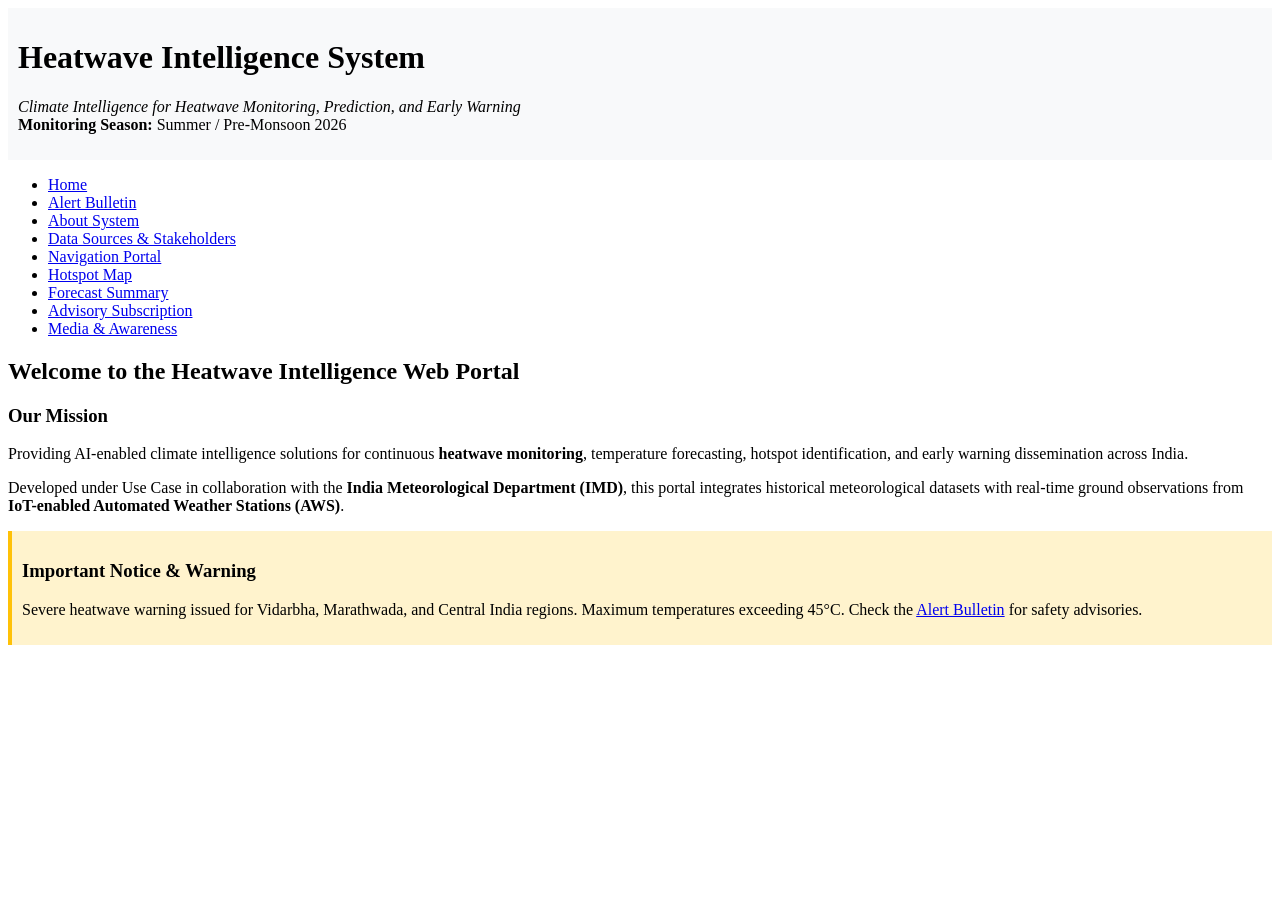
==== html/index.html @ 8874e6f4 "Add project files" ====
<!DOCTYPE html>
<html lang="en">

<head>
    <meta charset="UTF-8">
    <meta name="viewport" content="width=device-width, initial-scale=1.0">
    <title>Home - Heatwave Intelligence System</title>
</head>

<body id="home-body" class="portal-body">

    <header id="main-header" class="header-section" style="background-color: #f8f9fa; padding: 10px;">
        <h1 id="system-title" class="title-heading"
            title="Climate Intelligence for Heatwave Monitoring, Prediction, and Early Warning ( )">
            Heatwave Intelligence System
        </h1>
        <p id="season-tagline" class="tagline">
            <i>Climate Intelligence for Heatwave Monitoring, Prediction, and Early Warning</i><br>
            <strong>Monitoring Season:</strong> Summer / Pre-Monsoon 2026
        </p>
    </header>

    <nav id="main-nav" class="nav-bar">
        <ul>
            <li><a href="index.html" id="nav-home">Home</a></li>
            <li><a href="alert-details.html" id="nav-alert">Alert Bulletin</a></li>
            <li><a href="about-system.html" id="nav-about">About System</a></li>
            <li><a href="sources.html" id="nav-sources">Data Sources & Stakeholders</a></li>
            <li><a href="navigation.html" id="nav-menu">Navigation Portal</a></li>
            <li><a href="hotspot-map.html" id="nav-map">Hotspot Map</a></li>
            <li><a href="forecast.html" id="nav-forecast">Forecast Summary</a></li>
            <li><a href="subscribe.html" id="nav-subscribe">Advisory Subscription</a></li>
            <li><a href="media.html" id="nav-media">Media & Awareness</a></li>
        </ul>
    </nav>

    <main id="main-content">
        <section id="intro-section" class="content-section">
            <h2>Welcome to the Heatwave Intelligence Web Portal</h2>
            <article id="mission-article">
                <h3>Our Mission</h3>
                <p>
                    Providing AI-enabled climate intelligence solutions for continuous <strong>heatwave
                        monitoring</strong>,
                    temperature forecasting, hotspot identification, and early warning dissemination across India.
                </p>
                <p>
                    Developed under Use Case <strong> </strong> in collaboration with the
                    <strong>India Meteorological Department (IMD)</strong>, this portal integrates historical
                    meteorological datasets with real-time ground observations from
                    <strong>IoT-enabled Automated Weather Stations (AWS)</strong>.
                </p>
            </article>
        </section>

        <aside id="alert-aside" class="notice-sidebar"
            style="background-color: #fff3cd; padding: 10px; border-left: 4px solid #ffc107;">
            <h3>Important Notice & Warning</h3>
            <p>
                Severe heatwave warning issued for Vidarbha, Marathwada, and Central India regions.
                Maximum temperatures exceeding 45°C. Check the <a href="alert-details.html">Alert Bulletin</a> for
                safety advisories.
            </p>
        </aside>
    </main>
</body>

</html>
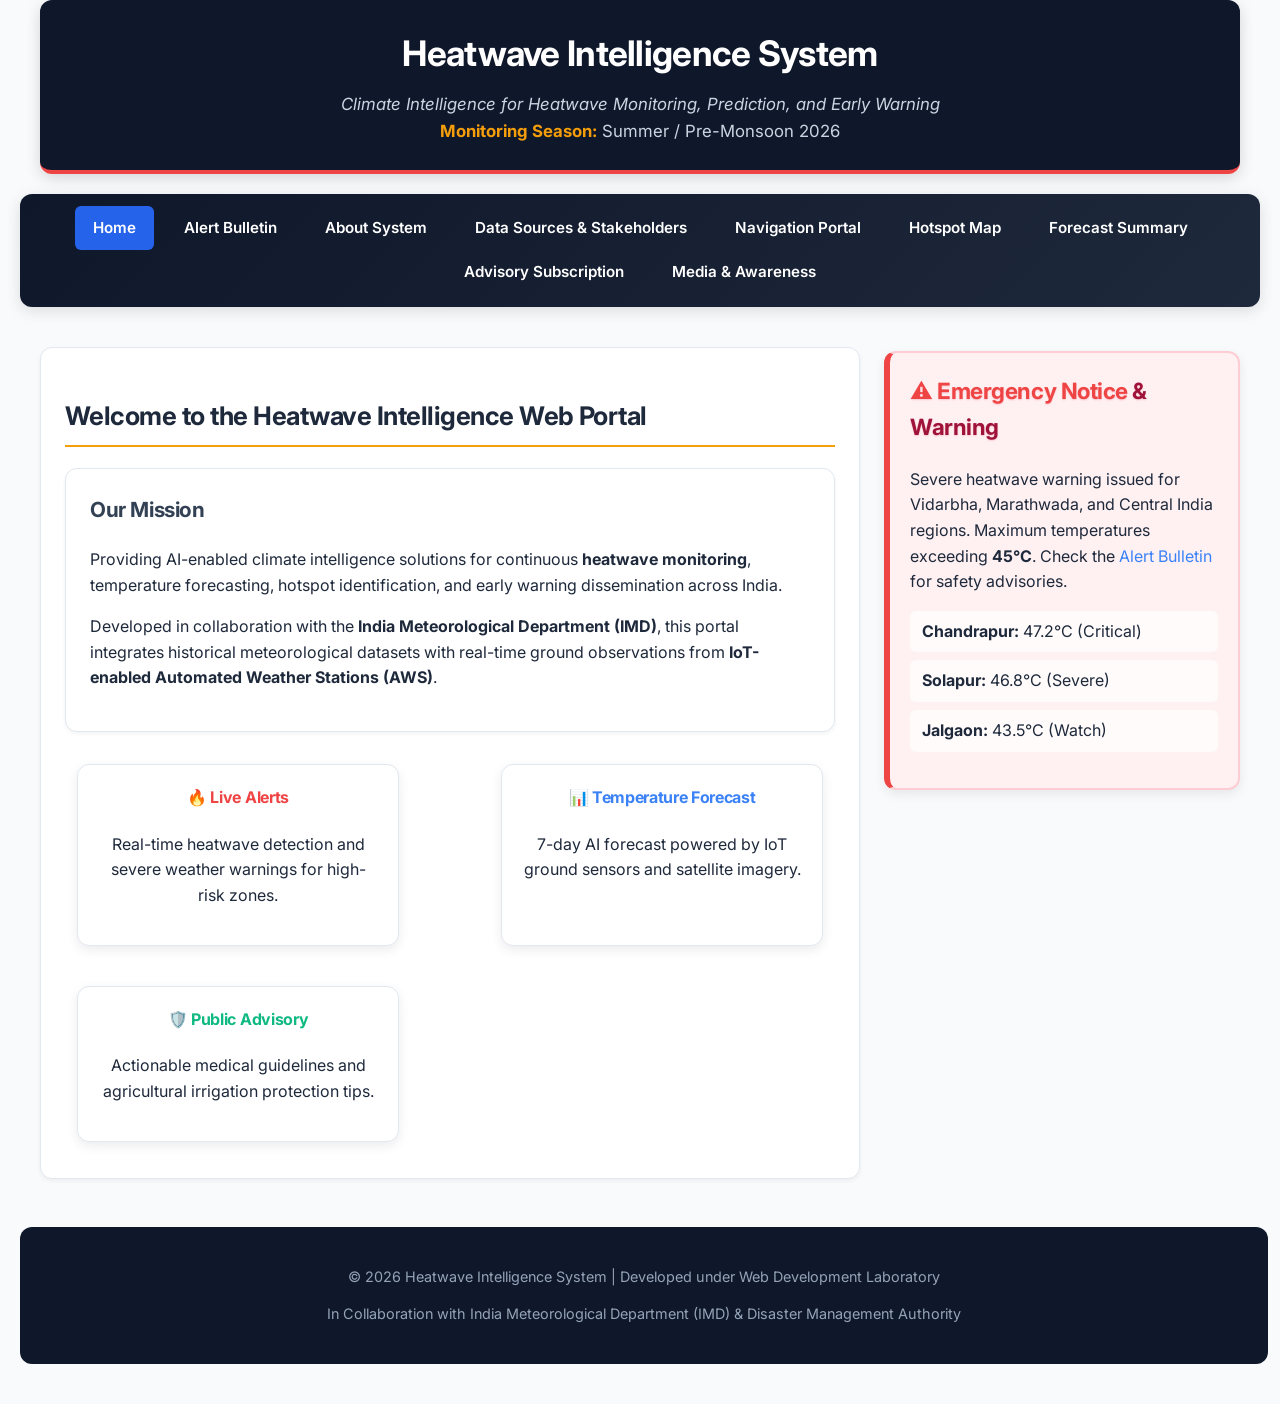
==== commit c71d1c0f: "Add CSS styles for Experiment 2 in separate css directory" ====
--- a/html/index.html
+++ b/html/index.html
@@ -5,24 +5,56 @@
     <meta charset="UTF-8">
     <meta name="viewport" content="width=device-width, initial-scale=1.0">
     <title>Home - Heatwave Intelligence System</title>
+    <!-- Task 3 & 9: External CSS links from css folder -->
+    <link rel="stylesheet" href="../css/style.css">
+    <link rel="stylesheet" href="../css/nav.css">
+    <link rel="stylesheet" href="../css/layout.css">
+    
+    <!-- Task 2: Internal CSS for Navigation Menu -->
+    <style>
+        /* Task 2: Internal CSS (<style> in <head>) */
+        #main-nav ul {
+            list-style-type: none; /* Remove bullet points */
+            padding: 0;
+            margin: 0;
+        }
+        #main-nav ul li {
+            display: inline-block; /* Display menu items horizontally */
+            margin: 0 4px;
+        }
+        #main-nav ul li a {
+            color: #ffffff;
+            text-decoration: none; /* Remove text decoration */
+            padding: 10px 18px;
+            font-weight: 600;
+            border-radius: 6px;
+            transition: background-color 0.3s ease, color 0.3s ease;
+        }
+        #main-nav ul li a:hover {
+            background-color: #3b82f6; /* Hover effect */
+            color: #ffffff;
+            text-decoration: underline; /* :hover, text-decoration, display: inline-block */
+        }
+    </style>
 </head>
 
 <body id="home-body" class="portal-body">
 
-    <header id="main-header" class="header-section" style="background-color: #f8f9fa; padding: 10px;">
-        <h1 id="system-title" class="title-heading"
-            title="Climate Intelligence for Heatwave Monitoring, Prediction, and Early Warning ( )">
+    <!-- Task 1: Inline CSS to style Header, h1, and p -->
+    <header id="main-header" class="header-section" style="background-color: #0f172a; padding: 25px; border-bottom: 4px solid #ef4444; border-radius: 12px; margin-bottom: 20px; box-shadow: 0 4px 15px rgba(0,0,0,0.15);">
+        <h1 id="system-title" class="title-heading" style="color: #ffffff; text-align: center; margin: 0 0 10px 0; font-size: 2.2rem;"
+            title="Climate Intelligence for Heatwave Monitoring, Prediction, and Early Warning">
             Heatwave Intelligence System
         </h1>
-        <p id="season-tagline" class="tagline">
+        <p id="season-tagline" class="tagline" style="color: #cbd5e1; text-align: center; margin: 0; font-size: 1.05rem;">
             <i>Climate Intelligence for Heatwave Monitoring, Prediction, and Early Warning</i><br>
-            <strong>Monitoring Season:</strong> Summer / Pre-Monsoon 2026
+            <strong style="color: #f59e0b;">Monitoring Season:</strong> Summer / Pre-Monsoon 2026
         </p>
     </header>
 
     <nav id="main-nav" class="nav-bar">
         <ul>
-            <li><a href="index.html" id="nav-home">Home</a></li>
+            <li><a href="index.html" id="nav-home" class="active">Home</a></li>
             <li><a href="alert-details.html" id="nav-alert">Alert Bulletin</a></li>
             <li><a href="about-system.html" id="nav-about">About System</a></li>
             <li><a href="sources.html" id="nav-sources">Data Sources & Stakeholders</a></li>
@@ -37,7 +69,7 @@
     <main id="main-content">
         <section id="intro-section" class="content-section">
             <h2>Welcome to the Heatwave Intelligence Web Portal</h2>
-            <article id="mission-article">
+            <article id="mission-article" class="card">
                 <h3>Our Mission</h3>
                 <p>
                     Providing AI-enabled climate intelligence solutions for continuous <strong>heatwave
@@ -45,24 +77,52 @@
                     temperature forecasting, hotspot identification, and early warning dissemination across India.
                 </p>
                 <p>
-                    Developed under Use Case <strong> </strong> in collaboration with the
+                    Developed in collaboration with the
                     <strong>India Meteorological Department (IMD)</strong>, this portal integrates historical
                     meteorological datasets with real-time ground observations from
                     <strong>IoT-enabled Automated Weather Stations (AWS)</strong>.
                 </p>
             </article>
+
+            <!-- Task 5: Feature Cards display using Box Model -->
+            <div style="display: flex; gap: 16px; flex-wrap: wrap; justify-content: space-between; margin-top: 20px;">
+                <div class="product-card">
+                    <h4 style="color: #ef4444; margin-top:0;">🔥 Live Alerts</h4>
+                    <p>Real-time heatwave detection and severe weather warnings for high-risk zones.</p>
+                </div>
+                <div class="product-card">
+                    <h4 style="color: #3b82f6; margin-top:0;">📊 Temperature Forecast</h4>
+                    <p>7-day AI forecast powered by IoT ground sensors and satellite imagery.</p>
+                </div>
+                <div class="product-card">
+                    <h4 style="color: #10b981; margin-top:0;">🛡️ Public Advisory</h4>
+                    <p>Actionable medical guidelines and agricultural irrigation protection tips.</p>
+                </div>
+            </div>
         </section>
 
-        <aside id="alert-aside" class="notice-sidebar"
-            style="background-color: #fff3cd; padding: 10px; border-left: 4px solid #ffc107;">
-            <h3>Important Notice & Warning</h3>
+        <!-- Task 4 & Task 10: Sidebar with glowing alert effect -->
+        <aside id="alert-aside" class="notice-sidebar offer-box">
+            <h3><span class="blinking-text">⚠️ Emergency Notice</span> & Warning</h3>
             <p>
                 Severe heatwave warning issued for Vidarbha, Marathwada, and Central India regions.
-                Maximum temperatures exceeding 45°C. Check the <a href="alert-details.html">Alert Bulletin</a> for
+                Maximum temperatures exceeding <strong>45°C</strong>. Check the <a href="alert-details.html">Alert Bulletin</a> for
                 safety advisories.
             </p>
+            <ul>
+                <li><strong>Chandrapur:</strong> 47.2°C (Critical)</li>
+                <li><strong>Solapur:</strong> 46.8°C (Severe)</li>
+                <li><strong>Jalgaon:</strong> 43.5°C (Watch)</li>
+            </ul>
         </aside>
     </main>
+
+    <!-- Task 3: Common Footer Style -->
+    <footer class="main-footer">
+        <p>&copy; 2026 Heatwave Intelligence System | Developed under Web Development Laboratory</p>
+        <p>In Collaboration with India Meteorological Department (IMD) &amp; Disaster Management Authority</p>
+    </footer>
+
 </body>
 
 </html>
--- a/css/style.css
+++ b/css/style.css
@@ -0,0 +1,253 @@
+/* ==========================================
+   Task 3: External CSS for Whole Website Theme
+   Task 4: Style Categories / Notice Sidebar
+   Task 5: Card Layout Using CSS Box Model
+   Task 10: CSS Effects & Highlighting
+   ========================================== */
+
+@import url('https://fonts.googleapis.com/css2?family=Inter:wght@300;400;500;600;700;800&display=swap');
+
+:root {
+    --primary-color: #0f172a;
+    --accent-warning: #f59e0b;
+    --accent-danger: #ef4444;
+    --accent-success: #10b981;
+    --accent-info: #3b82f6;
+    --bg-main: #f8fafc;
+    --bg-card: #ffffff;
+    --text-primary: #1e293b;
+    --text-secondary: #64748b;
+    --border-color: #e2e8f0;
+    --radius: 12px;
+    --shadow-sm: 0 2px 4px rgba(0,0,0,0.05);
+    --shadow-md: 0 4px 12px rgba(0,0,0,0.08);
+    --shadow-lg: 0 10px 25px -5px rgba(0,0,0,0.1);
+}
+
+/* Site-wide Body & Typography */
+body {
+    font-family: 'Inter', system-ui, -apple-system, BlinkMacSystemFont, 'Segoe UI', Roboto, sans-serif;
+    background-color: var(--bg-main);
+    color: var(--text-primary);
+    line-height: 1.6;
+    margin: 0;
+    padding: 0 20px 40px 20px;
+}
+
+/* Container limits for optimal layout */
+body > header,
+body > nav,
+body > main,
+body > footer {
+    max-width: 1200px;
+    margin-left: auto;
+    margin-right: auto;
+}
+
+/* Common Heading Styles */
+h1, h2, h3, h4, h5, h6 {
+    color: var(--primary-color);
+    font-weight: 700;
+    letter-spacing: -0.02em;
+    margin-top: 0;
+}
+
+h1 { font-size: 2rem; }
+h2 { font-size: 1.6rem; color: #1e293b; border-bottom: 2px solid var(--accent-warning); padding-bottom: 8px; margin-top: 24px; }
+h3 { font-size: 1.3rem; color: #334155; }
+
+/* Links Styling */
+a {
+    color: var(--accent-info);
+    text-decoration: none;
+    transition: color 0.2s ease, text-decoration 0.2s ease;
+}
+
+a:hover {
+    color: #1d4ed8;
+    text-decoration: underline;
+}
+
+/* Horizontal Rule Styling */
+hr {
+    border: 0;
+    height: 1px;
+    background: linear-gradient(to right, transparent, var(--border-color), transparent);
+    margin: 20px 0;
+}
+
+/* ==========================================
+   Task 4: Style Sidebar / Categories Card
+   ========================================== */
+.notice-sidebar,
+aside,
+.sidebar-card {
+    background-color: #fffbe0;
+    border: 2px solid #fde68a;
+    border-radius: var(--radius);
+    padding: 20px;
+    box-shadow: var(--shadow-md);
+    margin: 20px 0;
+    transition: box-shadow 0.3s ease;
+}
+
+.notice-sidebar:hover,
+aside:hover {
+    box-shadow: var(--shadow-lg);
+}
+
+.notice-sidebar h3, aside h3 {
+    color: #92400e;
+    margin-top: 0;
+}
+
+.notice-sidebar ul, aside ul {
+    list-style-type: none;
+    padding-left: 0;
+}
+
+.notice-sidebar li, aside li {
+    padding: 8px 12px;
+    margin-bottom: 8px;
+    background-color: rgba(255, 255, 255, 0.7);
+    border-radius: 6px;
+    transition: background-color 0.2s ease, transform 0.2s ease;
+}
+
+.notice-sidebar li:hover, aside li:hover {
+    background-color: #fef3c7;
+    transform: translateX(4px);
+}
+
+/* ==========================================
+   Task 5: Card Layout Using CSS Box Model
+   ========================================== */
+.card,
+.info-card,
+article,
+section {
+    background-color: var(--bg-card);
+    border: 1px solid var(--border-color);
+    border-radius: var(--radius);
+    padding: 24px;
+    margin: 16px 0;
+    box-shadow: var(--shadow-sm);
+    transition: transform 0.2s ease, box-shadow 0.2s ease;
+}
+
+.card:hover, article:hover {
+    box-shadow: var(--shadow-md);
+}
+
+.product-card {
+    display: inline-block;
+    width: 280px;
+    margin: 12px;
+    padding: 20px;
+    border: 1px solid var(--border-color);
+    border-radius: var(--radius);
+    background-color: var(--bg-card);
+    box-shadow: var(--shadow-md);
+    text-align: center;
+    vertical-align: top;
+}
+
+.product-card:hover {
+    transform: translateY(-4px);
+    box-shadow: var(--shadow-lg);
+}
+
+/* Blockquote Styling */
+blockquote {
+    background: #f1f5f9;
+    border-left: 5px solid var(--accent-info);
+    margin: 20px 0;
+    padding: 16px 20px;
+    border-radius: 0 8px 8px 0;
+    font-style: italic;
+    color: #334155;
+}
+
+blockquote cite {
+    display: block;
+    margin-top: 8px;
+    font-style: normal;
+    font-weight: 600;
+    color: var(--text-secondary);
+}
+
+/* Highlight Mark Tag */
+mark {
+    background-color: #fef08a;
+    color: #854d0e;
+    padding: 2px 6px;
+    border-radius: 4px;
+    font-weight: 600;
+}
+
+/* ==========================================
+   Task 10: CSS Effects & Highlighting (Offer / Alert Box)
+   ========================================== */
+.offer-box,
+.glowing-alert-box,
+#alert-aside {
+    background-color: #fff1f2;
+    border: 2px solid #fecdd3;
+    border-left: 6px solid var(--accent-danger);
+    border-radius: var(--radius);
+    padding: 20px;
+    margin: 20px 0;
+    animation: glow-pulse 2s infinite ease-in-out;
+}
+
+.offer-box h3,
+.glowing-alert-box h3 {
+    color: #9f1239;
+    font-size: 1.4rem;
+    text-shadow: 0 1px 2px rgba(225, 29, 72, 0.2);
+}
+
+@keyframes glow-pulse {
+    0% {
+        box-shadow: 0 0 5px rgba(239, 68, 68, 0.3);
+    }
+    50% {
+        box-shadow: 0 0 22px rgba(239, 68, 68, 0.65), 0 0 35px rgba(245, 158, 11, 0.3);
+    }
+    100% {
+        box-shadow: 0 0 5px rgba(239, 68, 68, 0.3);
+    }
+}
+
+.blinking-text {
+    animation: blinker 1.5s linear infinite;
+    color: var(--accent-danger);
+    font-weight: 700;
+}
+
+@keyframes blinker {
+    50% {
+        opacity: 0.3;
+    }
+}
+
+/* ==========================================
+   Common Footer Style (Task 3 Requirement)
+   ========================================== */
+footer, .main-footer {
+    margin-top: 40px;
+    padding: 24px;
+    background-color: var(--primary-color);
+    color: #94a3b8;
+    text-align: center;
+    border-radius: var(--radius);
+    font-size: 0.9rem;
+}
+
+footer a, .main-footer a {
+    color: #38bdf8;
+}
+
+footer a:hover, .main-footer a:hover {
+    color: #7dd3fc;
+}
--- a/css/nav.css
+++ b/css/nav.css
@@ -0,0 +1,106 @@
+/* ==========================================
+   Task 2: Navigation Menu Styling
+   Task 6: Image Gallery Styling with CSS
+   ========================================== */
+
+/* Navigation Bar Container */
+nav, .nav-bar, #main-nav {
+    background: linear-gradient(135deg, #0f172a, #1e293b);
+    padding: 12px 20px;
+    border-radius: 12px;
+    margin: 20px 0;
+    box-shadow: 0 4px 15px rgba(0, 0, 0, 0.12);
+    text-align: center;
+}
+
+/* Navigation List (Task 2: Remove bullet points) */
+nav ul, .nav-bar ul, #main-nav ul {
+    list-style-type: none;
+    margin: 0;
+    padding: 0;
+}
+
+/* Navigation Items (Task 2: Display menu items horizontally) */
+nav ul li, .nav-bar ul li, #main-nav ul li {
+    display: inline-block;
+    margin: 4px 6px;
+}
+
+/* Navigation Links (Task 2: Styling links & text-decoration) */
+nav ul li a, .nav-bar ul li a, #main-nav ul li a {
+    display: inline-block;
+    color: #f8fafc;
+    text-decoration: none;
+    padding: 8px 16px;
+    font-weight: 500;
+    font-size: 0.95rem;
+    border-radius: 8px;
+    transition: all 0.25s ease-in-out;
+}
+
+/* Navigation Hover Effect (Task 2: :hover effect) */
+nav ul li a:hover, .nav-bar ul li a:hover, #main-nav ul li a:hover {
+    background-color: #3b82f6;
+    color: #ffffff;
+    text-decoration: none;
+    transform: translateY(-2px);
+    box-shadow: 0 4px 12px rgba(59, 130, 246, 0.4);
+}
+
+/* Active / Current Page Navigation Link */
+nav ul li a.active, .nav-bar ul li a.active {
+    background-color: #2563eb;
+    color: #ffffff;
+    font-weight: 600;
+}
+
+
+/* ==========================================
+   Task 6: Image Gallery Styling with CSS
+   ========================================== */
+
+/* Image Containers & Grid */
+.gallery-container, .image-grid {
+    display: flex;
+    flex-wrap: wrap;
+    justify-content: center;
+    gap: 20px;
+    margin: 24px 0;
+}
+
+/* Styling Images (Task 6: Same size for all images, border, spacing) */
+img,
+.gallery-image,
+.map-image {
+    max-width: 100%;
+    height: auto;
+    border: 3px solid #cbd5e1;
+    border-radius: 12px;
+    margin: 12px auto;
+    display: block;
+    box-shadow: 0 6px 18px rgba(0, 0, 0, 0.08);
+    transition: transform 0.35s ease, box-shadow 0.35s ease, border-color 0.35s ease;
+}
+
+/* Hover Zoom Effect (Task 6: transition, transform: scale()) */
+img:hover,
+.gallery-image:hover,
+.map-image:hover {
+    transform: scale(1.03);
+    border-color: #3b82f6;
+    box-shadow: 0 12px 28px rgba(0, 0, 0, 0.18);
+}
+
+/* Embed IFrames Styling (Videos, Live Maps) */
+iframe {
+    border-radius: 12px;
+    border: 2px solid #cbd5e1 !important;
+    box-shadow: 0 6px 18px rgba(0, 0, 0, 0.08);
+    transition: transform 0.3s ease, border-color 0.3s ease;
+    max-width: 100%;
+}
+
+iframe:hover {
+    border-color: #3b82f6 !important;
+    transform: translateY(-2px);
+}
--- a/css/layout.css
+++ b/css/layout.css
@@ -0,0 +1,65 @@
+/* ==========================================
+   Task 9: Page Layout Using CSS (Header, Sidebar, Content, Footer)
+   ========================================== */
+
+/* Page Layout Wrapper */
+.layout-container,
+main#main-content {
+    display: flex; /* Task 9: Use flex or float for page layout */
+    flex-wrap: wrap;
+    gap: 24px;
+    margin: 24px auto;
+    align-items: flex-start;
+}
+
+/* Header (Task 9: Header at top) */
+header#main-header,
+header {
+    width: 100%;
+    margin-bottom: 16px;
+    box-sizing: border-box;
+}
+
+/* Content Area (Task 9: Content to right/left with width and spacing) */
+#main-content > section,
+.content-area,
+main article {
+    flex: 2 1 65%; /* Task 9: Set width and flex allocation */
+    min-width: 300px;
+    box-sizing: border-box;
+}
+
+/* Sidebar Area (Task 9: Set sidebar to left/right) */
+#alert-aside,
+.sidebar,
+aside {
+    flex: 1 1 28%; /* Task 9: Set width for sidebar */
+    min-width: 260px;
+    box-sizing: border-box;
+}
+
+/* Footer (Task 9: Footer at bottom) */
+footer,
+.main-footer {
+    width: 100%;
+    clear: both; /* Fallback for float layouts */
+    margin-top: 32px;
+}
+
+/* Responsive Mobile Layout (Stacking for smaller screens) */
+@media (max-width: 768px) {
+    .layout-container,
+    main#main-content {
+        flex-direction: column;
+    }
+    
+    #main-content > section,
+    .content-area,
+    main article,
+    #alert-aside,
+    .sidebar,
+    aside {
+        flex: 1 1 100%;
+        width: 100%;
+    }
+}
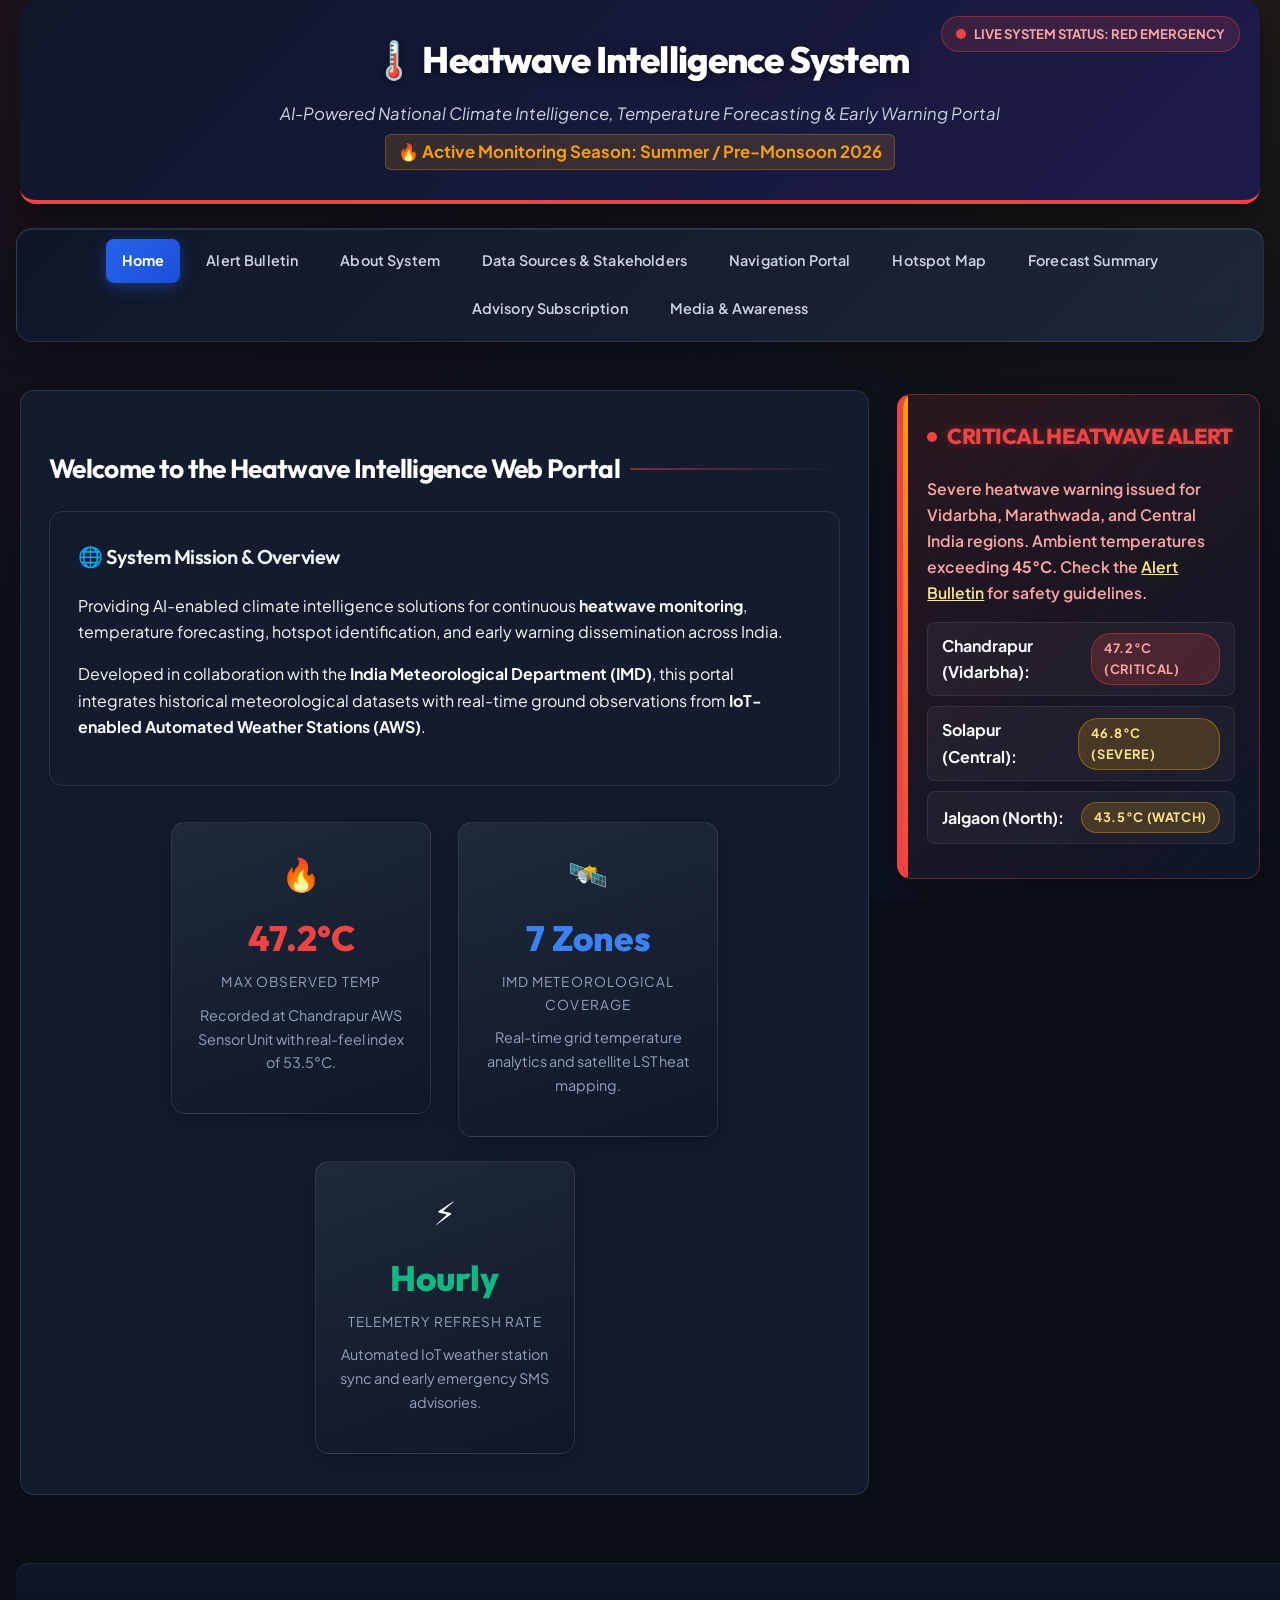
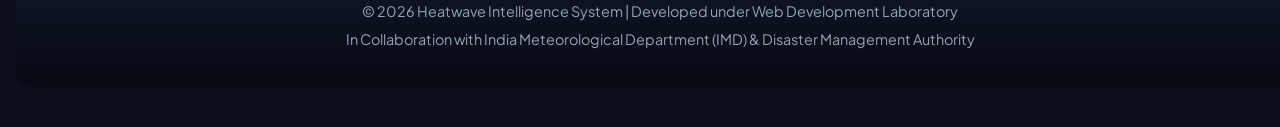
==== commit 5fadf2c5: "Elevate portal UI with ultra-sleek realistic climate telemetry styling" ====
--- a/html/index.html
+++ b/html/index.html
@@ -10,7 +10,7 @@
     <link rel="stylesheet" href="../css/nav.css">
     <link rel="stylesheet" href="../css/layout.css">
     
-    <!-- Task 2: Internal CSS for Navigation Menu -->
+    <!-- Task 2: Internal CSS (<style> in <head>) -->
     <style>
         /* Task 2: Internal CSS (<style> in <head>) */
         #main-nav ul {
@@ -20,20 +20,21 @@
         }
         #main-nav ul li {
             display: inline-block; /* Display menu items horizontally */
-            margin: 0 4px;
+            margin: 0 3px;
         }
         #main-nav ul li a {
-            color: #ffffff;
+            color: #cbd5e1;
             text-decoration: none; /* Remove text decoration */
-            padding: 10px 18px;
+            padding: 10px 16px;
             font-weight: 600;
-            border-radius: 6px;
-            transition: background-color 0.3s ease, color 0.3s ease;
+            border-radius: 8px;
+            transition: all 0.25s ease;
         }
         #main-nav ul li a:hover {
             background-color: #3b82f6; /* Hover effect */
             color: #ffffff;
-            text-decoration: underline; /* :hover, text-decoration, display: inline-block */
+            text-decoration: none; /* :hover, text-decoration, display: inline-block */
+            box-shadow: 0 4px 15px rgba(59, 130, 246, 0.4);
         }
     </style>
 </head>
@@ -41,14 +42,19 @@
 <body id="home-body" class="portal-body">
 
     <!-- Task 1: Inline CSS to style Header, h1, and p -->
-    <header id="main-header" class="header-section" style="background-color: #0f172a; padding: 25px; border-bottom: 4px solid #ef4444; border-radius: 12px; margin-bottom: 20px; box-shadow: 0 4px 15px rgba(0,0,0,0.15);">
-        <h1 id="system-title" class="title-heading" style="color: #ffffff; text-align: center; margin: 0 0 10px 0; font-size: 2.2rem;"
+    <header id="main-header" class="header-section" style="background: linear-gradient(135deg, #0f172a 0%, #1e1b4b 100%); padding: 30px; border-bottom: 4px solid #ef4444; border-radius: 16px; margin-bottom: 24px; box-shadow: 0 10px 30px rgba(0, 0, 0, 0.35); text-align: center; position: relative;">
+        <div style="position: absolute; top: 16px; right: 20px; display: flex; align-items: center; gap: 8px; background: rgba(239,68,68,0.15); border: 1px solid rgba(239,68,68,0.4); padding: 6px 14px; border-radius: 20px; font-size: 0.82rem; font-weight: 700; color: #fca5a5;">
+            <span class="pulse-dot"></span> LIVE SYSTEM STATUS: RED EMERGENCY
+        </div>
+        <h1 id="system-title" class="title-heading" style="color: #ffffff; text-align: center; margin: 0 0 10px 0; font-size: 2.3rem; font-family: 'Outfit', sans-serif; text-shadow: 0 2px 10px rgba(0,0,0,0.5);"
             title="Climate Intelligence for Heatwave Monitoring, Prediction, and Early Warning">
-            Heatwave Intelligence System
+            🌡️ Heatwave Intelligence System
         </h1>
-        <p id="season-tagline" class="tagline" style="color: #cbd5e1; text-align: center; margin: 0; font-size: 1.05rem;">
-            <i>Climate Intelligence for Heatwave Monitoring, Prediction, and Early Warning</i><br>
-            <strong style="color: #f59e0b;">Monitoring Season:</strong> Summer / Pre-Monsoon 2026
+        <p id="season-tagline" class="tagline" style="color: #cbd5e1; text-align: center; margin: 0; font-size: 1.05rem; line-height: 1.6;">
+            <i>AI-Powered National Climate Intelligence, Temperature Forecasting &amp; Early Warning Portal</i><br>
+            <span style="display: inline-block; margin-top: 6px; color: #f59e0b; font-weight: 700; background: rgba(245,158,11,0.15); padding: 4px 12px; border-radius: 6px; border: 1px solid rgba(245,158,11,0.3);">
+                🔥 Active Monitoring Season: Summer / Pre-Monsoon 2026
+            </span>
         </p>
     </header>
 
@@ -70,7 +76,7 @@
         <section id="intro-section" class="content-section">
             <h2>Welcome to the Heatwave Intelligence Web Portal</h2>
             <article id="mission-article" class="card">
-                <h3>Our Mission</h3>
+                <h3>🌐 System Mission &amp; Overview</h3>
                 <p>
                     Providing AI-enabled climate intelligence solutions for continuous <strong>heatwave
                         monitoring</strong>,
@@ -84,35 +90,49 @@
                 </p>
             </article>
 
-            <!-- Task 5: Feature Cards display using Box Model -->
-            <div style="display: flex; gap: 16px; flex-wrap: wrap; justify-content: space-between; margin-top: 20px;">
+            <!-- Task 5: Feature Cards display using CSS Box Model (display: inline-block, width, padding, margin, border, box-shadow) -->
+            <div style="text-align: center; margin-top: 24px;">
                 <div class="product-card">
-                    <h4 style="color: #ef4444; margin-top:0;">🔥 Live Alerts</h4>
-                    <p>Real-time heatwave detection and severe weather warnings for high-risk zones.</p>
+                    <div style="font-size: 2rem; margin-bottom: 8px;">🔥</div>
+                    <div class="stat-number" style="color: #ef4444;">47.2°C</div>
+                    <div class="stat-label">Max Observed Temp</div>
+                    <p style="font-size: 0.9rem; color: #94a3b8; margin-top: 10px;">Recorded at Chandrapur AWS Sensor Unit with real-feel index of 53.5°C.</p>
                 </div>
                 <div class="product-card">
-                    <h4 style="color: #3b82f6; margin-top:0;">📊 Temperature Forecast</h4>
-                    <p>7-day AI forecast powered by IoT ground sensors and satellite imagery.</p>
+                    <div style="font-size: 2rem; margin-bottom: 8px;">🛰️</div>
+                    <div class="stat-number" style="color: #3b82f6;">7 Zones</div>
+                    <div class="stat-label">IMD Meteorological Coverage</div>
+                    <p style="font-size: 0.9rem; color: #94a3b8; margin-top: 10px;">Real-time grid temperature analytics and satellite LST heat mapping.</p>
                 </div>
                 <div class="product-card">
-                    <h4 style="color: #10b981; margin-top:0;">🛡️ Public Advisory</h4>
-                    <p>Actionable medical guidelines and agricultural irrigation protection tips.</p>
+                    <div style="font-size: 2rem; margin-bottom: 8px;">⚡</div>
+                    <div class="stat-number" style="color: #10b981;">Hourly</div>
+                    <div class="stat-label">Telemetry Refresh Rate</div>
+                    <p style="font-size: 0.9rem; color: #94a3b8; margin-top: 10px;">Automated IoT weather station sync and early emergency SMS advisories.</p>
                 </div>
             </div>
         </section>
 
-        <!-- Task 4 & Task 10: Sidebar with glowing alert effect -->
+        <!-- Task 4 & Task 10: Sidebar with glowing alert effect, rounded corners, box shadow, border -->
         <aside id="alert-aside" class="notice-sidebar offer-box">
-            <h3><span class="blinking-text">⚠️ Emergency Notice</span> & Warning</h3>
-            <p>
+            <h3><span class="pulse-dot"></span> <span class="blinking-text">CRITICAL HEATWAVE ALERT</span></h3>
+            <p style="color: #fca5a5; font-weight: 600; font-size: 0.98rem; margin-bottom: 12px;">
                 Severe heatwave warning issued for Vidarbha, Marathwada, and Central India regions.
-                Maximum temperatures exceeding <strong>45°C</strong>. Check the <a href="alert-details.html">Alert Bulletin</a> for
-                safety advisories.
+                Ambient temperatures exceeding <strong>45°C</strong>. Check the <a href="alert-details.html" style="color: #fde68a; text-decoration: underline;">Alert Bulletin</a> for safety guidelines.
             </p>
             <ul>
-                <li><strong>Chandrapur:</strong> 47.2°C (Critical)</li>
-                <li><strong>Solapur:</strong> 46.8°C (Severe)</li>
-                <li><strong>Jalgaon:</strong> 43.5°C (Watch)</li>
+                <li>
+                    <span><strong>Chandrapur (Vidarbha):</strong></span>
+                    <span class="badge badge-danger">47.2°C (Critical)</span>
+                </li>
+                <li>
+                    <span><strong>Solapur (Central):</strong></span>
+                    <span class="badge badge-warning">46.8°C (Severe)</span>
+                </li>
+                <li>
+                    <span><strong>Jalgaon (North):</strong></span>
+                    <span class="badge badge-warning">43.5°C (Watch)</span>
+                </li>
             </ul>
         </aside>
     </main>
--- a/css/style.css
+++ b/css/style.css
@@ -1,70 +1,110 @@
-/* ==========================================
-   Task 3: External CSS for Whole Website Theme
-   Task 4: Style Categories / Notice Sidebar
-   Task 5: Card Layout Using CSS Box Model
-   Task 10: CSS Effects & Highlighting
-   ========================================== */
-
-@import url('https://fonts.googleapis.com/css2?family=Inter:wght@300;400;500;600;700;800&display=swap');
+/* ==========================================================================
+   HEATWAVE INTELLIGENCE SYSTEM - CORE STYLESHEET (style.css)
+   Fulfilling: Task 3 (External CSS, Theme), Task 4 (Sidebar Cards), 
+               Task 5 (Box Model Cards), Task 10 (Effects & Highlighting)
+   ========================================================================== */
+
+@import url('https://fonts.googleapis.com/css2?family=Outfit:wght@400;500;600;700;800&family=Plus+Jakarta+Sans:wght@400;500;600;700&display=swap');
 
 :root {
-    --primary-color: #0f172a;
-    --accent-warning: #f59e0b;
-    --accent-danger: #ef4444;
-    --accent-success: #10b981;
-    --accent-info: #3b82f6;
-    --bg-main: #f8fafc;
-    --bg-card: #ffffff;
-    --text-primary: #1e293b;
-    --text-secondary: #64748b;
-    --border-color: #e2e8f0;
-    --radius: 12px;
-    --shadow-sm: 0 2px 4px rgba(0,0,0,0.05);
-    --shadow-md: 0 4px 12px rgba(0,0,0,0.08);
-    --shadow-lg: 0 10px 25px -5px rgba(0,0,0,0.1);
-}
-
-/* Site-wide Body & Typography */
+    /* Color Palette - Real Climate Emergency Theme */
+    --bg-main: #0b0f19;
+    --bg-surface: #131b2e;
+    --bg-card: #1e293b;
+    --bg-card-hover: #26334d;
+    --bg-light-card: #ffffff;
+    
+    --text-main: #f8fafc;
+    --text-muted: #94a3b8;
+    --text-dark: #0f172a;
+    
+    --accent-red: #ef4444;
+    --accent-red-glow: rgba(239, 68, 68, 0.4);
+    --accent-orange: #f59e0b;
+    --accent-orange-glow: rgba(245, 158, 11, 0.4);
+    --accent-green: #10b981;
+    --accent-blue: #3b82f6;
+    --accent-cyan: #06b6d4;
+    
+    --border-subtle: rgba(255, 255, 255, 0.1);
+    --border-light: #e2e8f0;
+    --border-accent: rgba(59, 130, 246, 0.3);
+    
+    --radius-sm: 8px;
+    --radius-md: 14px;
+    --radius-lg: 20px;
+    
+    --shadow-sm: 0 4px 12px rgba(0, 0, 0, 0.15);
+    --shadow-md: 0 8px 24px rgba(0, 0, 0, 0.25);
+    --shadow-lg: 0 16px 40px rgba(0, 0, 0, 0.35);
+    --shadow-neon-red: 0 0 25px rgba(239, 68, 68, 0.35);
+}
+
+/* Site-wide Body & Typography (Task 3 Requirement) */
 body {
-    font-family: 'Inter', system-ui, -apple-system, BlinkMacSystemFont, 'Segoe UI', Roboto, sans-serif;
+    font-family: 'Plus Jakarta Sans', system-ui, -apple-system, sans-serif;
     background-color: var(--bg-main);
-    color: var(--text-primary);
-    line-height: 1.6;
+    background-image: 
+        radial-gradient(at 0% 0%, rgba(239, 68, 68, 0.08) 0px, transparent 50%),
+        radial-gradient(at 100% 0%, rgba(245, 158, 11, 0.08) 0px, transparent 50%),
+        radial-gradient(at 50% 100%, rgba(59, 130, 246, 0.05) 0px, transparent 50%);
+    background-attachment: fixed;
+    color: var(--text-main);
+    line-height: 1.65;
     margin: 0;
-    padding: 0 20px 40px 20px;
-}
-
-/* Container limits for optimal layout */
+    padding: 0 16px 40px 16px;
+    -webkit-font-smoothing: antialiased;
+}
+
+/* Page Layout Outer Centering */
 body > header,
 body > nav,
 body > main,
 body > footer {
-    max-width: 1200px;
+    max-width: 1240px;
     margin-left: auto;
     margin-right: auto;
 }
 
-/* Common Heading Styles */
+/* Common Heading Styles (Task 3 Requirement) */
 h1, h2, h3, h4, h5, h6 {
-    color: var(--primary-color);
-    font-weight: 700;
-    letter-spacing: -0.02em;
+    font-family: 'Outfit', sans-serif;
+    letter-spacing: -0.025em;
     margin-top: 0;
-}
-
-h1 { font-size: 2rem; }
-h2 { font-size: 1.6rem; color: #1e293b; border-bottom: 2px solid var(--accent-warning); padding-bottom: 8px; margin-top: 24px; }
-h3 { font-size: 1.3rem; color: #334155; }
+    color: #ffffff;
+}
+
+h1 { font-size: 2.2rem; font-weight: 800; }
+h2 { 
+    font-size: 1.65rem; 
+    font-weight: 700; 
+    color: #ffffff; 
+    display: flex;
+    align-items: center;
+    gap: 10px;
+    margin-top: 28px;
+    margin-bottom: 18px;
+}
+
+h2::after {
+    content: '';
+    flex: 1;
+    height: 2px;
+    background: linear-gradient(to right, rgba(239, 68, 68, 0.5), transparent);
+    border-radius: 2px;
+}
+
+h3 { font-size: 1.25rem; font-weight: 600; color: #f1f5f9; }
 
 /* Links Styling */
 a {
-    color: var(--accent-info);
+    color: #60a5fa;
     text-decoration: none;
-    transition: color 0.2s ease, text-decoration 0.2s ease;
+    transition: all 0.2s ease;
 }
 
 a:hover {
-    color: #1d4ed8;
+    color: #93c5fd;
     text-decoration: underline;
 }
 
@@ -72,8 +112,8 @@
 hr {
     border: 0;
     height: 1px;
-    background: linear-gradient(to right, transparent, var(--border-color), transparent);
-    margin: 20px 0;
+    background: linear-gradient(to right, transparent, var(--border-subtle), transparent);
+    margin: 24px 0;
 }
 
 /* ==========================================
@@ -82,40 +122,66 @@
 .notice-sidebar,
 aside,
 .sidebar-card {
-    background-color: #fffbe0;
-    border: 2px solid #fde68a;
-    border-radius: var(--radius);
-    padding: 20px;
+    background: linear-gradient(145deg, rgba(30, 41, 59, 0.9), rgba(15, 23, 42, 0.95));
+    border: 1px solid rgba(245, 158, 11, 0.35);
+    border-radius: var(--radius-md);
+    padding: 24px;
     box-shadow: var(--shadow-md);
+    backdrop-filter: blur(12px);
     margin: 20px 0;
-    transition: box-shadow 0.3s ease;
+    transition: all 0.3s ease;
+    position: relative;
+    overflow: hidden;
+}
+
+.notice-sidebar::before,
+aside::before {
+    content: '';
+    position: absolute;
+    top: 0;
+    left: 0;
+    width: 5px;
+    height: 100%;
+    background: linear-gradient(to bottom, var(--accent-orange), var(--accent-red));
 }
 
 .notice-sidebar:hover,
 aside:hover {
-    box-shadow: var(--shadow-lg);
+    box-shadow: 0 12px 30px rgba(245, 158, 11, 0.2);
+    border-color: rgba(245, 158, 11, 0.6);
+    transform: translateY(-2px);
 }
 
 .notice-sidebar h3, aside h3 {
-    color: #92400e;
+    color: #fde68a;
+    font-size: 1.2rem;
     margin-top: 0;
+    display: flex;
+    align-items: center;
+    gap: 8px;
 }
 
 .notice-sidebar ul, aside ul {
     list-style-type: none;
     padding-left: 0;
+    margin-bottom: 0;
 }
 
 .notice-sidebar li, aside li {
-    padding: 8px 12px;
-    margin-bottom: 8px;
-    background-color: rgba(255, 255, 255, 0.7);
-    border-radius: 6px;
-    transition: background-color 0.2s ease, transform 0.2s ease;
+    padding: 10px 14px;
+    margin-bottom: 10px;
+    background: rgba(255, 255, 255, 0.04);
+    border: 1px solid rgba(255, 255, 255, 0.08);
+    border-radius: var(--radius-sm);
+    transition: all 0.25s ease;
+    display: flex;
+    justify-content: space-between;
+    align-items: center;
 }
 
 .notice-sidebar li:hover, aside li:hover {
-    background-color: #fef3c7;
+    background: rgba(245, 158, 11, 0.12);
+    border-color: rgba(245, 158, 11, 0.35);
     transform: translateX(4px);
 }
 
@@ -126,126 +192,216 @@
 .info-card,
 article,
 section {
-    background-color: var(--bg-card);
-    border: 1px solid var(--border-color);
-    border-radius: var(--radius);
-    padding: 24px;
-    margin: 16px 0;
+    background: var(--bg-surface);
+    border: 1px solid var(--border-subtle);
+    border-radius: var(--radius-md);
+    padding: 28px;
+    margin: 20px 0;
     box-shadow: var(--shadow-sm);
-    transition: transform 0.2s ease, box-shadow 0.2s ease;
+    transition: transform 0.25s ease, box-shadow 0.25s ease, border-color 0.25s ease;
 }
 
 .card:hover, article:hover {
     box-shadow: var(--shadow-md);
-}
-
+    border-color: var(--border-accent);
+}
+
+/* Product Card Grid (Task 5: Box Model, inline-block/flex, width, margin, shadow) */
 .product-card {
     display: inline-block;
-    width: 280px;
+    width: calc(33.333% - 24px);
+    min-width: 260px;
     margin: 12px;
-    padding: 20px;
-    border: 1px solid var(--border-color);
-    border-radius: var(--radius);
-    background-color: var(--bg-card);
+    padding: 24px;
+    border: 1px solid var(--border-subtle);
+    border-radius: var(--radius-md);
+    background: linear-gradient(160deg, #1e293b 0%, #0f172a 100%);
     box-shadow: var(--shadow-md);
     text-align: center;
     vertical-align: top;
+    box-sizing: border-box;
+    transition: all 0.3s cubic-bezier(0.4, 0, 0.2, 1);
+    position: relative;
+    overflow: hidden;
+}
+
+.product-card::top {
+    content: '';
+    position: absolute;
+    top: 0;
+    left: 0;
+    right: 0;
+    height: 3px;
+    background: linear-gradient(90deg, var(--accent-blue), var(--accent-cyan));
 }
 
 .product-card:hover {
-    transform: translateY(-4px);
-    box-shadow: var(--shadow-lg);
+    transform: translateY(-6px);
+    box-shadow: 0 16px 32px rgba(0, 0, 0, 0.4), 0 0 20px rgba(59, 130, 246, 0.2);
+    border-color: rgba(59, 130, 246, 0.5);
+}
+
+.product-card .stat-number {
+    font-family: 'Outfit', sans-serif;
+    font-size: 2.2rem;
+    font-weight: 800;
+    color: #ffffff;
+    margin: 10px 0 4px 0;
+}
+
+.product-card .stat-label {
+    font-size: 0.85rem;
+    text-transform: uppercase;
+    letter-spacing: 0.08em;
+    color: var(--text-muted);
 }
 
 /* Blockquote Styling */
 blockquote {
-    background: #f1f5f9;
-    border-left: 5px solid var(--accent-info);
+    background: rgba(59, 130, 246, 0.08);
+    border-left: 4px solid var(--accent-blue);
     margin: 20px 0;
-    padding: 16px 20px;
-    border-radius: 0 8px 8px 0;
+    padding: 20px 24px;
+    border-radius: 0 var(--radius-sm) var(--radius-sm) 0;
     font-style: italic;
-    color: #334155;
+    color: #e2e8f0;
+    font-size: 1.05rem;
 }
 
 blockquote cite {
     display: block;
-    margin-top: 8px;
+    margin-top: 10px;
     font-style: normal;
     font-weight: 600;
-    color: var(--text-secondary);
+    color: var(--text-muted);
+    font-size: 0.9rem;
 }
 
 /* Highlight Mark Tag */
 mark {
-    background-color: #fef08a;
-    color: #854d0e;
-    padding: 2px 6px;
+    background-color: rgba(245, 158, 11, 0.2);
+    color: #fde68a;
+    padding: 3px 8px;
     border-radius: 4px;
+    border: 1px solid rgba(245, 158, 11, 0.3);
     font-weight: 600;
+}
+
+/* Status Badges */
+.badge {
+    display: inline-block;
+    padding: 4px 12px;
+    border-radius: 20px;
+    font-size: 0.8rem;
+    font-weight: 700;
+    text-transform: uppercase;
+    letter-spacing: 0.05em;
+}
+
+.badge-danger {
+    background: rgba(239, 68, 68, 0.2);
+    color: #fca5a5;
+    border: 1px solid rgba(239, 68, 68, 0.4);
+}
+
+.badge-warning {
+    background: rgba(245, 158, 11, 0.2);
+    color: #fde68a;
+    border: 1px solid rgba(245, 158, 11, 0.4);
+}
+
+.badge-success {
+    background: rgba(16, 185, 129, 0.2);
+    color: #6ee7b7;
+    border: 1px solid rgba(16, 185, 129, 0.4);
 }
 
 /* ==========================================
    Task 10: CSS Effects & Highlighting (Offer / Alert Box)
    ========================================== */
 .offer-box,
-.glowing-alert-box,
-#alert-aside {
-    background-color: #fff1f2;
-    border: 2px solid #fecdd3;
-    border-left: 6px solid var(--accent-danger);
-    border-radius: var(--radius);
-    padding: 20px;
-    margin: 20px 0;
-    animation: glow-pulse 2s infinite ease-in-out;
+.glowing-alert-box {
+    background: linear-gradient(135deg, rgba(239, 68, 68, 0.12) 0%, rgba(15, 23, 42, 0.95) 100%);
+    border: 1px solid rgba(239, 68, 68, 0.4);
+    border-left: 6px solid var(--accent-red);
+    border-radius: var(--radius-md);
+    padding: 24px;
+    margin: 24px 0;
+    animation: glow-pulse 2.5s infinite ease-in-out;
 }
 
 .offer-box h3,
 .glowing-alert-box h3 {
-    color: #9f1239;
-    font-size: 1.4rem;
-    text-shadow: 0 1px 2px rgba(225, 29, 72, 0.2);
+    color: #fca5a5;
+    font-size: 1.35rem;
+    text-shadow: 0 0 10px rgba(239, 68, 68, 0.4);
+    display: flex;
+    align-items: center;
+    gap: 10px;
 }
 
 @keyframes glow-pulse {
     0% {
-        box-shadow: 0 0 5px rgba(239, 68, 68, 0.3);
+        box-shadow: 0 0 8px rgba(239, 68, 68, 0.2);
     }
     50% {
-        box-shadow: 0 0 22px rgba(239, 68, 68, 0.65), 0 0 35px rgba(245, 158, 11, 0.3);
+        box-shadow: 0 0 28px rgba(239, 68, 68, 0.5), inset 0 0 15px rgba(239, 68, 68, 0.15);
     }
     100% {
-        box-shadow: 0 0 5px rgba(239, 68, 68, 0.3);
+        box-shadow: 0 0 8px rgba(239, 68, 68, 0.2);
     }
 }
 
+/* Blinking text effect (Task 10) */
 .blinking-text {
-    animation: blinker 1.5s linear infinite;
-    color: var(--accent-danger);
-    font-weight: 700;
-}
-
-@keyframes blinker {
-    50% {
-        opacity: 0.3;
-    }
+    animation: alert-blink 1.2s ease-in-out infinite;
+    color: #ef4444;
+    font-weight: 800;
+}
+
+@keyframes alert-blink {
+    0%, 100% { opacity: 1; }
+    50% { opacity: 0.35; }
+}
+
+/* Pulse indicator dot */
+.pulse-dot {
+    display: inline-block;
+    width: 10px;
+    height: 10px;
+    background-color: var(--accent-red);
+    border-radius: 50%;
+    box-shadow: 0 0 0 0 rgba(239, 68, 68, 0.7);
+    animation: dot-pulse 1.6s infinite;
+}
+
+@keyframes dot-pulse {
+    0% { transform: scale(0.95); box-shadow: 0 0 0 0 rgba(239, 68, 68, 0.7); }
+    70% { transform: scale(1); box-shadow: 0 0 0 10px rgba(239, 68, 68, 0); }
+    100% { transform: scale(0.95); box-shadow: 0 0 0 0 rgba(239, 68, 68, 0); }
 }
 
 /* ==========================================
    Common Footer Style (Task 3 Requirement)
    ========================================== */
 footer, .main-footer {
-    margin-top: 40px;
-    padding: 24px;
-    background-color: var(--primary-color);
-    color: #94a3b8;
+    margin-top: 48px;
+    padding: 32px 24px;
+    background: linear-gradient(180deg, #0f172a 0%, #070a12 100%);
+    border-top: 1px solid var(--border-subtle);
+    color: var(--text-muted);
     text-align: center;
-    border-radius: var(--radius);
+    border-radius: var(--radius-md);
     font-size: 0.9rem;
+}
+
+footer p, .main-footer p {
+    margin: 4px 0;
 }
 
 footer a, .main-footer a {
     color: #38bdf8;
+    font-weight: 500;
 }
 
 footer a:hover, .main-footer a:hover {
--- a/css/nav.css
+++ b/css/nav.css
@@ -1,106 +1,116 @@
-/* ==========================================
-   Task 2: Navigation Menu Styling
-   Task 6: Image Gallery Styling with CSS
-   ========================================== */
+/* ==========================================================================
+   HEATWAVE INTELLIGENCE SYSTEM - NAVIGATION & MEDIA STYLESHEET (nav.css)
+   Fulfilling: Task 2 (Internal/External Navigation Menu), 
+               Task 6 (Image Gallery & Interactive Map Styling)
+   ========================================================================== */
 
-/* Navigation Bar Container */
+/* Navigation Container (Task 2 & Modern Glassmorphism Bar) */
 nav, .nav-bar, #main-nav {
-    background: linear-gradient(135deg, #0f172a, #1e293b);
-    padding: 12px 20px;
-    border-radius: 12px;
+    background: linear-gradient(135deg, rgba(15, 23, 42, 0.95) 0%, rgba(30, 41, 59, 0.9) 100%);
+    padding: 10px 16px;
+    border-radius: 16px;
     margin: 20px 0;
-    box-shadow: 0 4px 15px rgba(0, 0, 0, 0.12);
+    box-shadow: 0 8px 30px rgba(0, 0, 0, 0.3), inset 0 1px 0 rgba(255, 255, 255, 0.1);
+    border: 1px solid rgba(255, 255, 255, 0.1);
+    backdrop-filter: blur(16px);
     text-align: center;
 }
 
-/* Navigation List (Task 2: Remove bullet points) */
+/* Navigation List (Task 2 Requirement: Remove bullet points) */
 nav ul, .nav-bar ul, #main-nav ul {
-    list-style-type: none;
+    list-style-type: none; /* Task 2: remove bullet points */
     margin: 0;
     padding: 0;
+    display: flex;
+    flex-wrap: wrap;
+    justify-content: center;
+    gap: 4px;
 }
 
-/* Navigation Items (Task 2: Display menu items horizontally) */
+/* Navigation Items (Task 2 Requirement: Display menu items horizontally) */
 nav ul li, .nav-bar ul li, #main-nav ul li {
-    display: inline-block;
-    margin: 4px 6px;
+    display: inline-block; /* Task 2: display menu items horizontally */
+    margin: 3px 2px;
 }
 
-/* Navigation Links (Task 2: Styling links & text-decoration) */
+/* Navigation Links (Task 2 Requirement: Styling links & text-decoration) */
 nav ul li a, .nav-bar ul li a, #main-nav ul li a {
     display: inline-block;
-    color: #f8fafc;
-    text-decoration: none;
-    padding: 8px 16px;
-    font-weight: 500;
-    font-size: 0.95rem;
-    border-radius: 8px;
-    transition: all 0.25s ease-in-out;
+    color: #cbd5e1;
+    text-decoration: none; /* Task 2: remove text decoration */
+    padding: 10px 16px;
+    font-size: 0.9rem;
+    font-weight: 600;
+    border-radius: 10px;
+    transition: all 0.25s cubic-bezier(0.4, 0, 0.2, 1);
+    letter-spacing: 0.01em;
 }
 
-/* Navigation Hover Effect (Task 2: :hover effect) */
+/* Navigation Hover Effect (Task 2 Requirement: :hover effect & color change) */
 nav ul li a:hover, .nav-bar ul li a:hover, #main-nav ul li a:hover {
-    background-color: #3b82f6;
-    color: #ffffff;
+    background-color: #3b82f6; /* Task 2: hover background color */
+    color: #ffffff; /* Task 2: change link colors */
     text-decoration: none;
     transform: translateY(-2px);
-    box-shadow: 0 4px 12px rgba(59, 130, 246, 0.4);
+    box-shadow: 0 6px 20px rgba(59, 130, 246, 0.4);
 }
 
-/* Active / Current Page Navigation Link */
-nav ul li a.active, .nav-bar ul li a.active {
-    background-color: #2563eb;
+/* Active Navigation Link Indicator */
+nav ul li a.active, .nav-bar ul li a.active, #main-nav ul li a.active {
+    background: linear-gradient(135deg, #2563eb, #1d4ed8);
     color: #ffffff;
-    font-weight: 600;
+    font-weight: 700;
+    box-shadow: 0 4px 15px rgba(37, 99, 235, 0.4);
 }
 
 
-/* ==========================================
+/* ==========================================================================
    Task 6: Image Gallery Styling with CSS
-   ========================================== */
+   ========================================================================== */
 
-/* Image Containers & Grid */
+/* Gallery Grid Layout */
 .gallery-container, .image-grid {
-    display: flex;
-    flex-wrap: wrap;
-    justify-content: center;
-    gap: 20px;
+    display: grid;
+    grid-template-columns: repeat(auto-fit, minmax(280px, 1fr));
+    gap: 24px;
     margin: 24px 0;
 }
 
-/* Styling Images (Task 6: Same size for all images, border, spacing) */
+/* Image Item Styling (Task 6: Set same size for images, border, spacing) */
 img,
 .gallery-image,
 .map-image {
     max-width: 100%;
     height: auto;
-    border: 3px solid #cbd5e1;
-    border-radius: 12px;
-    margin: 12px auto;
+    border: 2px solid rgba(255, 255, 255, 0.15);
+    border-radius: 16px;
+    margin: 16px auto;
     display: block;
-    box-shadow: 0 6px 18px rgba(0, 0, 0, 0.08);
-    transition: transform 0.35s ease, box-shadow 0.35s ease, border-color 0.35s ease;
+    box-shadow: 0 10px 30px rgba(0, 0, 0, 0.3);
+    transition: transform 0.35s cubic-bezier(0.4, 0, 0.2, 1), box-shadow 0.35s ease, border-color 0.35s ease;
+    object-fit: cover;
 }
 
-/* Hover Zoom Effect (Task 6: transition, transform: scale()) */
+/* Hover Zoom Effect (Task 6 Requirement: transition, transform: scale()) */
 img:hover,
 .gallery-image:hover,
 .map-image:hover {
-    transform: scale(1.03);
+    transform: scale(1.03); /* Task 6: transform: scale() zoom effect */
     border-color: #3b82f6;
-    box-shadow: 0 12px 28px rgba(0, 0, 0, 0.18);
+    box-shadow: 0 16px 40px rgba(59, 130, 246, 0.25);
 }
 
-/* Embed IFrames Styling (Videos, Live Maps) */
+/* Embed IFrames Styling (Videos & Interactive Live Weather Maps) */
 iframe {
-    border-radius: 12px;
-    border: 2px solid #cbd5e1 !important;
-    box-shadow: 0 6px 18px rgba(0, 0, 0, 0.08);
-    transition: transform 0.3s ease, border-color 0.3s ease;
+    border-radius: 16px;
+    border: 2px solid rgba(255, 255, 255, 0.12) !important;
+    box-shadow: 0 10px 30px rgba(0, 0, 0, 0.3);
+    transition: transform 0.3s ease, border-color 0.3s ease, box-shadow 0.3s ease;
     max-width: 100%;
 }
 
 iframe:hover {
     border-color: #3b82f6 !important;
-    transform: translateY(-2px);
+    transform: translateY(-3px);
+    box-shadow: 0 16px 40px rgba(0, 0, 0, 0.4);
 }
--- a/css/layout.css
+++ b/css/layout.css
@@ -1,56 +1,59 @@
-/* ==========================================
-   Task 9: Page Layout Using CSS (Header, Sidebar, Content, Footer)
-   ========================================== */
+/* ==========================================================================
+   HEATWAVE INTELLIGENCE SYSTEM - LAYOUT STYLESHEET (layout.css)
+   Fulfilling: Task 9 (Page Layout Header, Sidebar, Content, Footer)
+   ========================================================================== */
 
-/* Page Layout Wrapper */
+/* Main Layout Flex/Grid Wrapper (Task 9: Header, Sidebar, Content, Footer layout) */
 .layout-container,
 main#main-content {
-    display: flex; /* Task 9: Use flex or float for page layout */
+    display: flex; /* Task 9: flex layout */
     flex-wrap: wrap;
-    gap: 24px;
-    margin: 24px auto;
+    gap: 28px;
+    margin: 28px auto;
     align-items: flex-start;
 }
 
-/* Header (Task 9: Header at top) */
+/* Header Container (Task 9: Header at top) */
 header#main-header,
 header {
     width: 100%;
-    margin-bottom: 16px;
+    margin-bottom: 20px;
     box-sizing: border-box;
 }
 
-/* Content Area (Task 9: Content to right/left with width and spacing) */
+/* Main Content Area (Task 9: Content width and spacing) */
 #main-content > section,
 .content-area,
 main article {
-    flex: 2 1 65%; /* Task 9: Set width and flex allocation */
-    min-width: 300px;
+    flex: 2 1 66%; /* Task 9: Set widths and spacing */
+    min-width: 320px;
     box-sizing: border-box;
 }
 
-/* Sidebar Area (Task 9: Set sidebar to left/right) */
+/* Sidebar Container (Task 9: Set sidebar to left/right with width and spacing) */
 #alert-aside,
 .sidebar,
-aside {
-    flex: 1 1 28%; /* Task 9: Set width for sidebar */
-    min-width: 260px;
+aside,
+.notice-sidebar {
+    flex: 1 1 28%; /* Task 9: Set sidebar width */
+    min-width: 280px;
     box-sizing: border-box;
 }
 
-/* Footer (Task 9: Footer at bottom) */
+/* Footer Container (Task 9: Footer at bottom) */
 footer,
 .main-footer {
     width: 100%;
-    clear: both; /* Fallback for float layouts */
-    margin-top: 32px;
+    clear: both; /* Fallback for float-based layouts */
+    margin-top: 48px;
 }
 
-/* Responsive Mobile Layout (Stacking for smaller screens) */
-@media (max-width: 768px) {
+/* Mobile Responsive Stacking Layout */
+@media (max-width: 868px) {
     .layout-container,
     main#main-content {
         flex-direction: column;
+        gap: 20px;
     }
     
     #main-content > section,
@@ -58,8 +61,14 @@
     main article,
     #alert-aside,
     .sidebar,
-    aside {
+    aside,
+    .notice-sidebar {
         flex: 1 1 100%;
         width: 100%;
     }
+    
+    .product-card {
+        width: 100% !important;
+        margin: 10px 0 !important;
+    }
 }
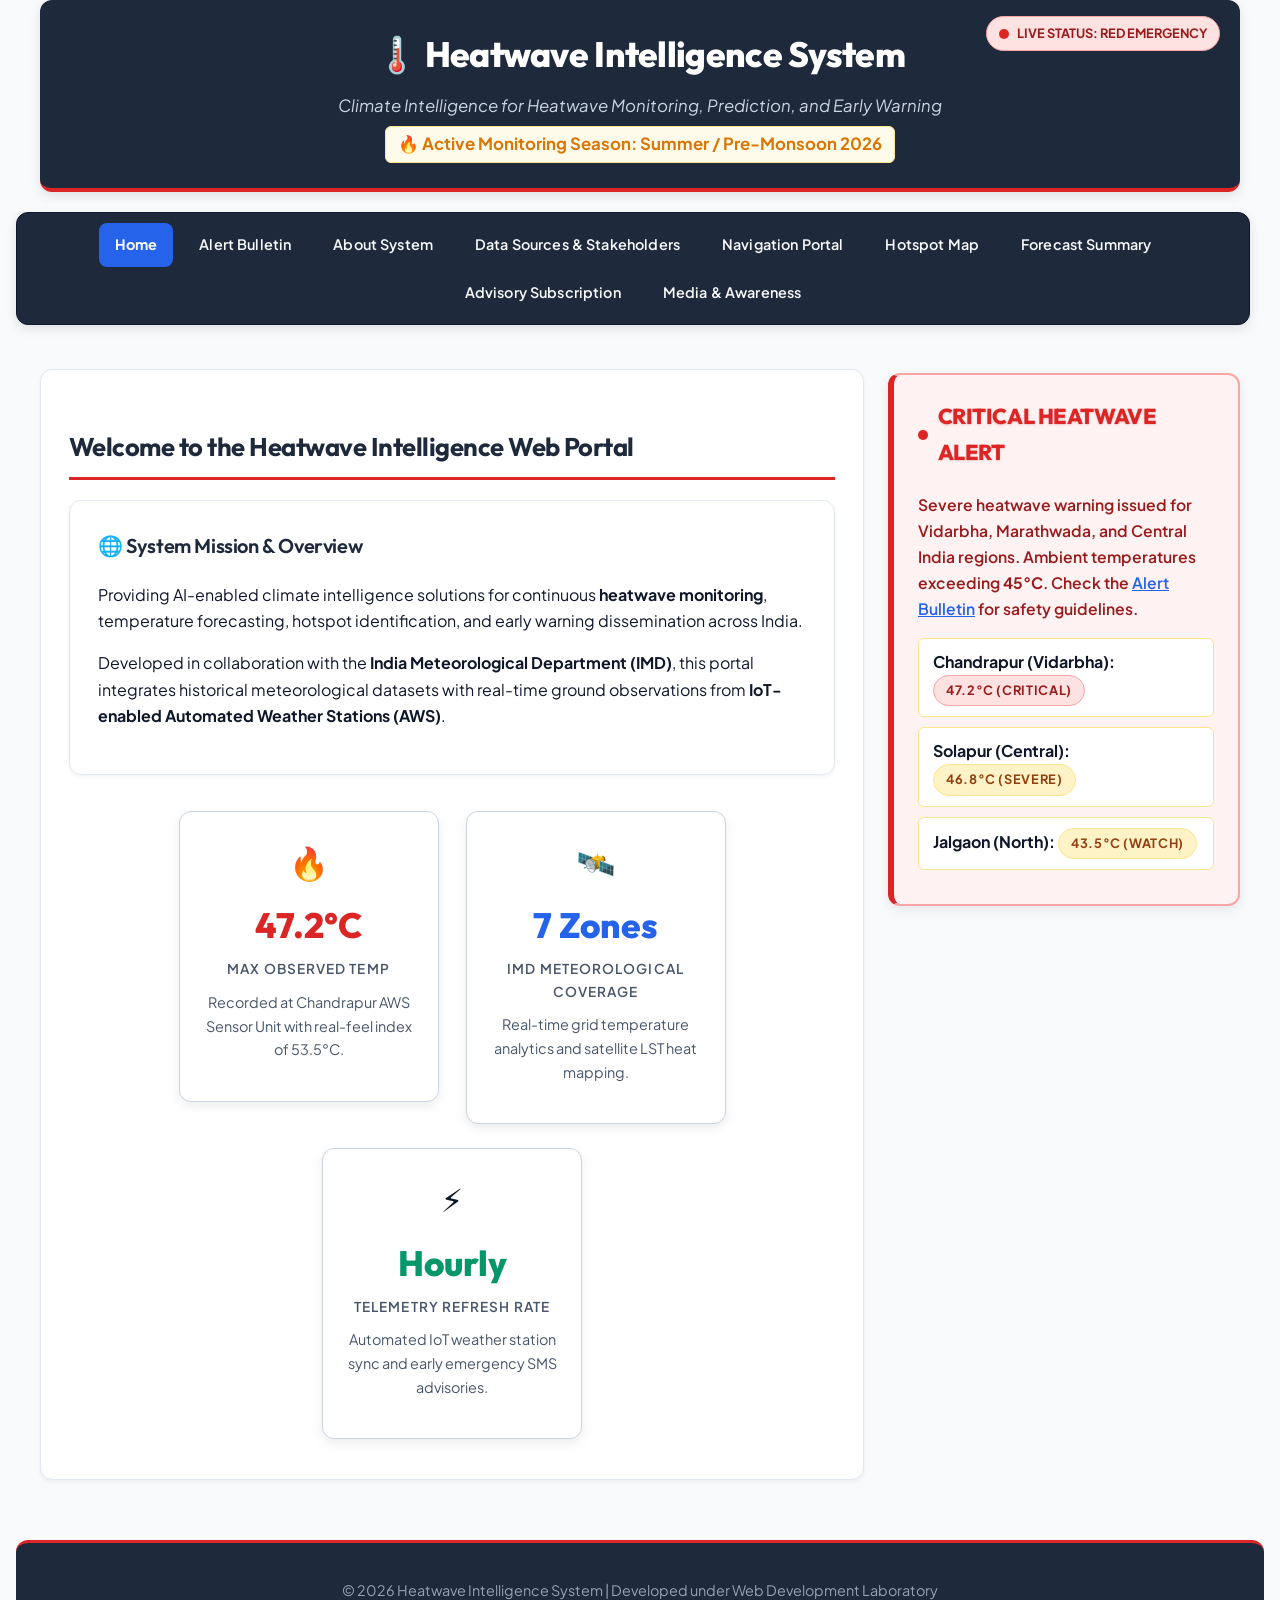
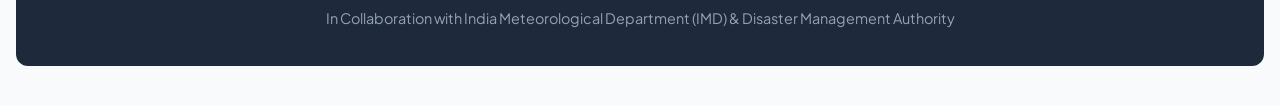
==== commit 83d43844: "Convert website to light theme with solid colors and remove all gradients" ====
--- a/html/index.html
+++ b/html/index.html
@@ -23,36 +23,35 @@
             margin: 0 3px;
         }
         #main-nav ul li a {
-            color: #cbd5e1;
+            color: #f8fafc;
             text-decoration: none; /* Remove text decoration */
             padding: 10px 16px;
             font-weight: 600;
             border-radius: 8px;
-            transition: all 0.25s ease;
+            transition: background-color 0.2s ease, color 0.2s ease;
         }
         #main-nav ul li a:hover {
-            background-color: #3b82f6; /* Hover effect */
+            background-color: #2563eb; /* Hover effect */
             color: #ffffff;
             text-decoration: none; /* :hover, text-decoration, display: inline-block */
-            box-shadow: 0 4px 15px rgba(59, 130, 246, 0.4);
         }
     </style>
 </head>
 
 <body id="home-body" class="portal-body">
 
-    <!-- Task 1: Inline CSS to style Header, h1, and p -->
-    <header id="main-header" class="header-section" style="background: linear-gradient(135deg, #0f172a 0%, #1e1b4b 100%); padding: 30px; border-bottom: 4px solid #ef4444; border-radius: 16px; margin-bottom: 24px; box-shadow: 0 10px 30px rgba(0, 0, 0, 0.35); text-align: center; position: relative;">
-        <div style="position: absolute; top: 16px; right: 20px; display: flex; align-items: center; gap: 8px; background: rgba(239,68,68,0.15); border: 1px solid rgba(239,68,68,0.4); padding: 6px 14px; border-radius: 20px; font-size: 0.82rem; font-weight: 700; color: #fca5a5;">
-            <span class="pulse-dot"></span> LIVE SYSTEM STATUS: RED EMERGENCY
+    <!-- Task 1: Inline CSS to style Header, h1, and p (Solid background, No Gradients) -->
+    <header id="main-header" class="header-section" style="background-color: #1e293b; padding: 25px; border-bottom: 4px solid #dc2626; border-radius: 12px; margin-bottom: 20px; box-shadow: 0 4px 12px rgba(0, 0, 0, 0.1); text-align: center; position: relative;">
+        <div style="position: absolute; top: 16px; right: 20px; display: flex; align-items: center; gap: 8px; background-color: #fee2e2; border: 1px solid #fca5a5; padding: 6px 12px; border-radius: 20px; font-size: 0.8rem; font-weight: 700; color: #991b1b;">
+            <span class="pulse-dot"></span> LIVE STATUS: RED EMERGENCY
         </div>
-        <h1 id="system-title" class="title-heading" style="color: #ffffff; text-align: center; margin: 0 0 10px 0; font-size: 2.3rem; font-family: 'Outfit', sans-serif; text-shadow: 0 2px 10px rgba(0,0,0,0.5);"
+        <h1 id="system-title" class="title-heading" style="color: #ffffff; text-align: center; margin: 0 0 10px 0; font-size: 2.2rem; font-family: 'Outfit', sans-serif;"
             title="Climate Intelligence for Heatwave Monitoring, Prediction, and Early Warning">
             🌡️ Heatwave Intelligence System
         </h1>
         <p id="season-tagline" class="tagline" style="color: #cbd5e1; text-align: center; margin: 0; font-size: 1.05rem; line-height: 1.6;">
-            <i>AI-Powered National Climate Intelligence, Temperature Forecasting &amp; Early Warning Portal</i><br>
-            <span style="display: inline-block; margin-top: 6px; color: #f59e0b; font-weight: 700; background: rgba(245,158,11,0.15); padding: 4px 12px; border-radius: 6px; border: 1px solid rgba(245,158,11,0.3);">
+            <i>Climate Intelligence for Heatwave Monitoring, Prediction, and Early Warning</i><br>
+            <span style="display: inline-block; margin-top: 6px; color: #d97706; font-weight: 700; background-color: #fffbeb; padding: 4px 12px; border-radius: 6px; border: 1px solid #fde68a;">
                 🔥 Active Monitoring Season: Summer / Pre-Monsoon 2026
             </span>
         </p>
@@ -94,31 +93,31 @@
             <div style="text-align: center; margin-top: 24px;">
                 <div class="product-card">
                     <div style="font-size: 2rem; margin-bottom: 8px;">🔥</div>
-                    <div class="stat-number" style="color: #ef4444;">47.2°C</div>
+                    <div class="stat-number" style="color: #dc2626;">47.2°C</div>
                     <div class="stat-label">Max Observed Temp</div>
-                    <p style="font-size: 0.9rem; color: #94a3b8; margin-top: 10px;">Recorded at Chandrapur AWS Sensor Unit with real-feel index of 53.5°C.</p>
+                    <p style="font-size: 0.9rem; color: #475569; margin-top: 10px;">Recorded at Chandrapur AWS Sensor Unit with real-feel index of 53.5°C.</p>
                 </div>
                 <div class="product-card">
                     <div style="font-size: 2rem; margin-bottom: 8px;">🛰️</div>
-                    <div class="stat-number" style="color: #3b82f6;">7 Zones</div>
+                    <div class="stat-number" style="color: #2563eb;">7 Zones</div>
                     <div class="stat-label">IMD Meteorological Coverage</div>
-                    <p style="font-size: 0.9rem; color: #94a3b8; margin-top: 10px;">Real-time grid temperature analytics and satellite LST heat mapping.</p>
+                    <p style="font-size: 0.9rem; color: #475569; margin-top: 10px;">Real-time grid temperature analytics and satellite LST heat mapping.</p>
                 </div>
                 <div class="product-card">
                     <div style="font-size: 2rem; margin-bottom: 8px;">⚡</div>
-                    <div class="stat-number" style="color: #10b981;">Hourly</div>
+                    <div class="stat-number" style="color: #059669;">Hourly</div>
                     <div class="stat-label">Telemetry Refresh Rate</div>
-                    <p style="font-size: 0.9rem; color: #94a3b8; margin-top: 10px;">Automated IoT weather station sync and early emergency SMS advisories.</p>
+                    <p style="font-size: 0.9rem; color: #475569; margin-top: 10px;">Automated IoT weather station sync and early emergency SMS advisories.</p>
                 </div>
             </div>
         </section>
 
-        <!-- Task 4 & Task 10: Sidebar with glowing alert effect, rounded corners, box shadow, border -->
+        <!-- Task 4 & Task 10: Sidebar with glowing alert effect (Solid colors, Light theme) -->
         <aside id="alert-aside" class="notice-sidebar offer-box">
             <h3><span class="pulse-dot"></span> <span class="blinking-text">CRITICAL HEATWAVE ALERT</span></h3>
-            <p style="color: #fca5a5; font-weight: 600; font-size: 0.98rem; margin-bottom: 12px;">
+            <p style="color: #991b1b; font-weight: 600; font-size: 0.98rem; margin-bottom: 12px;">
                 Severe heatwave warning issued for Vidarbha, Marathwada, and Central India regions.
-                Ambient temperatures exceeding <strong>45°C</strong>. Check the <a href="alert-details.html" style="color: #fde68a; text-decoration: underline;">Alert Bulletin</a> for safety guidelines.
+                Ambient temperatures exceeding <strong>45°C</strong>. Check the <a href="alert-details.html" style="color: #2563eb; text-decoration: underline;">Alert Bulletin</a> for safety guidelines.
             </p>
             <ul>
                 <li>
--- a/css/style.css
+++ b/css/style.css
@@ -1,5 +1,6 @@
 /* ==========================================================================
    HEATWAVE INTELLIGENCE SYSTEM - CORE STYLESHEET (style.css)
+   Clean Light Theme - Solid Colors (No Gradients)
    Fulfilling: Task 3 (External CSS, Theme), Task 4 (Sidebar Cards), 
                Task 5 (Box Model Cards), Task 10 (Effects & Highlighting)
    ========================================================================== */
@@ -7,48 +8,46 @@
 @import url('https://fonts.googleapis.com/css2?family=Outfit:wght@400;500;600;700;800&family=Plus+Jakarta+Sans:wght@400;500;600;700&display=swap');
 
 :root {
-    /* Color Palette - Real Climate Emergency Theme */
-    --bg-main: #0b0f19;
-    --bg-surface: #131b2e;
-    --bg-card: #1e293b;
-    --bg-card-hover: #26334d;
-    --bg-light-card: #ffffff;
-    
-    --text-main: #f8fafc;
-    --text-muted: #94a3b8;
-    --text-dark: #0f172a;
-    
-    --accent-red: #ef4444;
-    --accent-red-glow: rgba(239, 68, 68, 0.4);
-    --accent-orange: #f59e0b;
-    --accent-orange-glow: rgba(245, 158, 11, 0.4);
-    --accent-green: #10b981;
-    --accent-blue: #3b82f6;
-    --accent-cyan: #06b6d4;
-    
-    --border-subtle: rgba(255, 255, 255, 0.1);
-    --border-light: #e2e8f0;
-    --border-accent: rgba(59, 130, 246, 0.3);
-    
-    --radius-sm: 8px;
-    --radius-md: 14px;
-    --radius-lg: 20px;
-    
-    --shadow-sm: 0 4px 12px rgba(0, 0, 0, 0.15);
-    --shadow-md: 0 8px 24px rgba(0, 0, 0, 0.25);
-    --shadow-lg: 0 16px 40px rgba(0, 0, 0, 0.35);
-    --shadow-neon-red: 0 0 25px rgba(239, 68, 68, 0.35);
+    /* Color Palette - Clean Light Theme with Solid Colors */
+    --bg-main: #f8fafc;
+    --bg-surface: #ffffff;
+    --bg-card: #ffffff;
+    --bg-card-alt: #f1f5f9;
+    
+    --text-main: #0f172a;
+    --text-muted: #475569;
+    --text-light: #ffffff;
+    
+    --accent-red: #dc2626;
+    --accent-red-bg: #fef2f2;
+    --accent-red-border: #fca5a5;
+    
+    --accent-orange: #d97706;
+    --accent-orange-bg: #fffbeb;
+    --accent-orange-border: #fde68a;
+    
+    --accent-green: #059669;
+    --accent-green-bg: #ecfdf5;
+    
+    --accent-blue: #2563eb;
+    --accent-blue-bg: #eff6ff;
+    
+    --border-color: #e2e8f0;
+    --border-dark: #cbd5e1;
+    
+    --radius-sm: 6px;
+    --radius-md: 12px;
+    --radius-lg: 16px;
+    
+    --shadow-sm: 0 2px 4px rgba(0, 0, 0, 0.05);
+    --shadow-md: 0 4px 12px rgba(0, 0, 0, 0.08);
+    --shadow-lg: 0 8px 24px rgba(0, 0, 0, 0.12);
 }
 
 /* Site-wide Body & Typography (Task 3 Requirement) */
 body {
     font-family: 'Plus Jakarta Sans', system-ui, -apple-system, sans-serif;
     background-color: var(--bg-main);
-    background-image: 
-        radial-gradient(at 0% 0%, rgba(239, 68, 68, 0.08) 0px, transparent 50%),
-        radial-gradient(at 100% 0%, rgba(245, 158, 11, 0.08) 0px, transparent 50%),
-        radial-gradient(at 50% 100%, rgba(59, 130, 246, 0.05) 0px, transparent 50%);
-    background-attachment: fixed;
     color: var(--text-main);
     line-height: 1.65;
     margin: 0;
@@ -61,7 +60,7 @@
 body > nav,
 body > main,
 body > footer {
-    max-width: 1240px;
+    max-width: 1200px;
     margin-left: auto;
     margin-right: auto;
 }
@@ -69,42 +68,41 @@
 /* Common Heading Styles (Task 3 Requirement) */
 h1, h2, h3, h4, h5, h6 {
     font-family: 'Outfit', sans-serif;
-    letter-spacing: -0.025em;
+    letter-spacing: -0.02em;
     margin-top: 0;
-    color: #ffffff;
-}
-
-h1 { font-size: 2.2rem; font-weight: 800; }
+    color: var(--text-main);
+}
+
+h1 { 
+    font-size: 2.2rem; 
+    font-weight: 800; 
+}
+
 h2 { 
-    font-size: 1.65rem; 
+    font-size: 1.6rem; 
     font-weight: 700; 
-    color: #ffffff; 
-    display: flex;
-    align-items: center;
-    gap: 10px;
+    color: #1e293b; 
+    border-bottom: 3px solid var(--accent-red);
+    padding-bottom: 8px;
     margin-top: 28px;
     margin-bottom: 18px;
 }
 
-h2::after {
-    content: '';
-    flex: 1;
-    height: 2px;
-    background: linear-gradient(to right, rgba(239, 68, 68, 0.5), transparent);
-    border-radius: 2px;
-}
-
-h3 { font-size: 1.25rem; font-weight: 600; color: #f1f5f9; }
+h3 { 
+    font-size: 1.25rem; 
+    font-weight: 600; 
+    color: #1e293b; 
+}
 
 /* Links Styling */
 a {
-    color: #60a5fa;
+    color: var(--accent-blue);
     text-decoration: none;
-    transition: all 0.2s ease;
+    transition: color 0.2s ease, text-decoration 0.2s ease;
 }
 
 a:hover {
-    color: #93c5fd;
+    color: #1d4ed8;
     text-decoration: underline;
 }
 
@@ -112,7 +110,7 @@
 hr {
     border: 0;
     height: 1px;
-    background: linear-gradient(to right, transparent, var(--border-subtle), transparent);
+    background-color: var(--border-color);
     margin: 24px 0;
 }
 
@@ -122,43 +120,25 @@
 .notice-sidebar,
 aside,
 .sidebar-card {
-    background: linear-gradient(145deg, rgba(30, 41, 59, 0.9), rgba(15, 23, 42, 0.95));
-    border: 1px solid rgba(245, 158, 11, 0.35);
+    background-color: var(--accent-orange-bg);
+    border: 2px solid var(--accent-orange-border);
     border-radius: var(--radius-md);
     padding: 24px;
     box-shadow: var(--shadow-md);
-    backdrop-filter: blur(12px);
     margin: 20px 0;
-    transition: all 0.3s ease;
-    position: relative;
-    overflow: hidden;
-}
-
-.notice-sidebar::before,
-aside::before {
-    content: '';
-    position: absolute;
-    top: 0;
-    left: 0;
-    width: 5px;
-    height: 100%;
-    background: linear-gradient(to bottom, var(--accent-orange), var(--accent-red));
+    transition: box-shadow 0.3s ease, transform 0.3s ease;
 }
 
 .notice-sidebar:hover,
 aside:hover {
-    box-shadow: 0 12px 30px rgba(245, 158, 11, 0.2);
-    border-color: rgba(245, 158, 11, 0.6);
+    box-shadow: var(--shadow-lg);
     transform: translateY(-2px);
 }
 
 .notice-sidebar h3, aside h3 {
-    color: #fde68a;
+    color: #92400e;
     font-size: 1.2rem;
     margin-top: 0;
-    display: flex;
-    align-items: center;
-    gap: 8px;
 }
 
 .notice-sidebar ul, aside ul {
@@ -170,18 +150,15 @@
 .notice-sidebar li, aside li {
     padding: 10px 14px;
     margin-bottom: 10px;
-    background: rgba(255, 255, 255, 0.04);
-    border: 1px solid rgba(255, 255, 255, 0.08);
+    background-color: #ffffff;
+    border: 1px solid #fde68a;
     border-radius: var(--radius-sm);
-    transition: all 0.25s ease;
-    display: flex;
-    justify-content: space-between;
-    align-items: center;
+    transition: background-color 0.2s ease, transform 0.2s ease, border-color 0.2s ease;
 }
 
 .notice-sidebar li:hover, aside li:hover {
-    background: rgba(245, 158, 11, 0.12);
-    border-color: rgba(245, 158, 11, 0.35);
+    background-color: #fef3c7;
+    border-color: #f59e0b;
     transform: translateX(4px);
 }
 
@@ -192,61 +169,48 @@
 .info-card,
 article,
 section {
-    background: var(--bg-surface);
-    border: 1px solid var(--border-subtle);
+    background-color: var(--bg-surface);
+    border: 1px solid var(--border-color);
     border-radius: var(--radius-md);
     padding: 28px;
     margin: 20px 0;
     box-shadow: var(--shadow-sm);
-    transition: transform 0.25s ease, box-shadow 0.25s ease, border-color 0.25s ease;
+    transition: transform 0.25s ease, box-shadow 0.25s ease;
 }
 
 .card:hover, article:hover {
     box-shadow: var(--shadow-md);
-    border-color: var(--border-accent);
-}
-
-/* Product Card Grid (Task 5: Box Model, inline-block/flex, width, margin, shadow) */
+}
+
+/* Product Card Grid (Task 5: Box Model, inline-block/flex, width, margin, padding, border, shadow) */
 .product-card {
     display: inline-block;
     width: calc(33.333% - 24px);
     min-width: 260px;
     margin: 12px;
     padding: 24px;
-    border: 1px solid var(--border-subtle);
-    border-radius: var(--radius-md);
-    background: linear-gradient(160deg, #1e293b 0%, #0f172a 100%);
+    border: 1px solid var(--border-dark);
+    border-radius: var(--radius-md);
+    background-color: #ffffff;
     box-shadow: var(--shadow-md);
     text-align: center;
     vertical-align: top;
     box-sizing: border-box;
-    transition: all 0.3s cubic-bezier(0.4, 0, 0.2, 1);
-    position: relative;
-    overflow: hidden;
-}
-
-.product-card::top {
-    content: '';
-    position: absolute;
-    top: 0;
-    left: 0;
-    right: 0;
-    height: 3px;
-    background: linear-gradient(90deg, var(--accent-blue), var(--accent-cyan));
+    transition: transform 0.3s ease, box-shadow 0.3s ease, border-color 0.3s ease;
 }
 
 .product-card:hover {
-    transform: translateY(-6px);
-    box-shadow: 0 16px 32px rgba(0, 0, 0, 0.4), 0 0 20px rgba(59, 130, 246, 0.2);
-    border-color: rgba(59, 130, 246, 0.5);
+    transform: translateY(-4px);
+    box-shadow: var(--shadow-lg);
+    border-color: var(--accent-blue);
 }
 
 .product-card .stat-number {
     font-family: 'Outfit', sans-serif;
     font-size: 2.2rem;
     font-weight: 800;
-    color: #ffffff;
-    margin: 10px 0 4px 0;
+    color: var(--text-main);
+    margin: 8px 0 4px 0;
 }
 
 .product-card .stat-label {
@@ -254,17 +218,18 @@
     text-transform: uppercase;
     letter-spacing: 0.08em;
     color: var(--text-muted);
+    font-weight: 600;
 }
 
 /* Blockquote Styling */
 blockquote {
-    background: rgba(59, 130, 246, 0.08);
-    border-left: 4px solid var(--accent-blue);
+    background-color: var(--accent-blue-bg);
+    border-left: 5px solid var(--accent-blue);
     margin: 20px 0;
     padding: 20px 24px;
     border-radius: 0 var(--radius-sm) var(--radius-sm) 0;
     font-style: italic;
-    color: #e2e8f0;
+    color: #1e293b;
     font-size: 1.05rem;
 }
 
@@ -279,15 +244,14 @@
 
 /* Highlight Mark Tag */
 mark {
-    background-color: rgba(245, 158, 11, 0.2);
-    color: #fde68a;
+    background-color: #fef08a;
+    color: #854d0e;
     padding: 3px 8px;
     border-radius: 4px;
-    border: 1px solid rgba(245, 158, 11, 0.3);
     font-weight: 600;
 }
 
-/* Status Badges */
+/* Status Badges with Solid Colors */
 .badge {
     display: inline-block;
     padding: 4px 12px;
@@ -299,21 +263,21 @@
 }
 
 .badge-danger {
-    background: rgba(239, 68, 68, 0.2);
-    color: #fca5a5;
-    border: 1px solid rgba(239, 68, 68, 0.4);
+    background-color: #fee2e2;
+    color: #991b1b;
+    border: 1px solid #fca5a5;
 }
 
 .badge-warning {
-    background: rgba(245, 158, 11, 0.2);
-    color: #fde68a;
-    border: 1px solid rgba(245, 158, 11, 0.4);
+    background-color: #fef3c7;
+    color: #92400e;
+    border: 1px solid #fde68a;
 }
 
 .badge-success {
-    background: rgba(16, 185, 129, 0.2);
-    color: #6ee7b7;
-    border: 1px solid rgba(16, 185, 129, 0.4);
+    background-color: #d1fae5;
+    color: #065f46;
+    border: 1px solid #6ee7b7;
 }
 
 /* ==========================================
@@ -321,41 +285,42 @@
    ========================================== */
 .offer-box,
 .glowing-alert-box {
-    background: linear-gradient(135deg, rgba(239, 68, 68, 0.12) 0%, rgba(15, 23, 42, 0.95) 100%);
-    border: 1px solid rgba(239, 68, 68, 0.4);
+    background-color: var(--accent-red-bg);
+    border: 2px solid var(--accent-red-border);
     border-left: 6px solid var(--accent-red);
     border-radius: var(--radius-md);
     padding: 24px;
     margin: 24px 0;
-    animation: glow-pulse 2.5s infinite ease-in-out;
+    box-shadow: var(--shadow-md);
+    animation: alert-box-glow 2.5s infinite ease-in-out;
 }
 
 .offer-box h3,
 .glowing-alert-box h3 {
-    color: #fca5a5;
+    color: #991b1b;
     font-size: 1.35rem;
-    text-shadow: 0 0 10px rgba(239, 68, 68, 0.4);
+    text-shadow: 0 1px 2px rgba(153, 27, 27, 0.2);
     display: flex;
     align-items: center;
     gap: 10px;
 }
 
-@keyframes glow-pulse {
+@keyframes alert-box-glow {
     0% {
-        box-shadow: 0 0 8px rgba(239, 68, 68, 0.2);
+        box-shadow: 0 0 6px rgba(220, 38, 38, 0.2);
     }
     50% {
-        box-shadow: 0 0 28px rgba(239, 68, 68, 0.5), inset 0 0 15px rgba(239, 68, 68, 0.15);
+        box-shadow: 0 0 18px rgba(220, 38, 38, 0.45);
     }
     100% {
-        box-shadow: 0 0 8px rgba(239, 68, 68, 0.2);
+        box-shadow: 0 0 6px rgba(220, 38, 38, 0.2);
     }
 }
 
 /* Blinking text effect (Task 10) */
 .blinking-text {
     animation: alert-blink 1.2s ease-in-out infinite;
-    color: #ef4444;
+    color: var(--accent-red);
     font-weight: 800;
 }
 
@@ -371,14 +336,14 @@
     height: 10px;
     background-color: var(--accent-red);
     border-radius: 50%;
-    box-shadow: 0 0 0 0 rgba(239, 68, 68, 0.7);
+    box-shadow: 0 0 0 0 rgba(220, 38, 38, 0.7);
     animation: dot-pulse 1.6s infinite;
 }
 
 @keyframes dot-pulse {
-    0% { transform: scale(0.95); box-shadow: 0 0 0 0 rgba(239, 68, 68, 0.7); }
-    70% { transform: scale(1); box-shadow: 0 0 0 10px rgba(239, 68, 68, 0); }
-    100% { transform: scale(0.95); box-shadow: 0 0 0 0 rgba(239, 68, 68, 0); }
+    0% { transform: scale(0.95); box-shadow: 0 0 0 0 rgba(220, 38, 38, 0.7); }
+    70% { transform: scale(1); box-shadow: 0 0 0 8px rgba(220, 38, 38, 0); }
+    100% { transform: scale(0.95); box-shadow: 0 0 0 0 rgba(220, 38, 38, 0); }
 }
 
 /* ==========================================
@@ -387,9 +352,9 @@
 footer, .main-footer {
     margin-top: 48px;
     padding: 32px 24px;
-    background: linear-gradient(180deg, #0f172a 0%, #070a12 100%);
-    border-top: 1px solid var(--border-subtle);
-    color: var(--text-muted);
+    background-color: #1e293b;
+    border-top: 3px solid var(--accent-red);
+    color: #94a3b8;
     text-align: center;
     border-radius: var(--radius-md);
     font-size: 0.9rem;
--- a/css/nav.css
+++ b/css/nav.css
@@ -1,18 +1,18 @@
 /* ==========================================================================
    HEATWAVE INTELLIGENCE SYSTEM - NAVIGATION & MEDIA STYLESHEET (nav.css)
+   Clean Light Theme - Solid Colors (No Gradients)
    Fulfilling: Task 2 (Internal/External Navigation Menu), 
                Task 6 (Image Gallery & Interactive Map Styling)
    ========================================================================== */
 
-/* Navigation Container (Task 2 & Modern Glassmorphism Bar) */
+/* Navigation Container (Task 2 & Clean Solid Navbar) */
 nav, .nav-bar, #main-nav {
-    background: linear-gradient(135deg, rgba(15, 23, 42, 0.95) 0%, rgba(30, 41, 59, 0.9) 100%);
+    background-color: #1e293b; /* Solid background color (No Gradients) */
     padding: 10px 16px;
-    border-radius: 16px;
+    border-radius: 12px;
     margin: 20px 0;
-    box-shadow: 0 8px 30px rgba(0, 0, 0, 0.3), inset 0 1px 0 rgba(255, 255, 255, 0.1);
-    border: 1px solid rgba(255, 255, 255, 0.1);
-    backdrop-filter: blur(16px);
+    box-shadow: 0 4px 12px rgba(0, 0, 0, 0.1);
+    border: 1px solid #0f172a;
     text-align: center;
 }
 
@@ -36,31 +36,30 @@
 /* Navigation Links (Task 2 Requirement: Styling links & text-decoration) */
 nav ul li a, .nav-bar ul li a, #main-nav ul li a {
     display: inline-block;
-    color: #cbd5e1;
+    color: #f8fafc; /* Task 2: link colors */
     text-decoration: none; /* Task 2: remove text decoration */
     padding: 10px 16px;
     font-size: 0.9rem;
     font-weight: 600;
-    border-radius: 10px;
-    transition: all 0.25s cubic-bezier(0.4, 0, 0.2, 1);
+    border-radius: 8px;
+    transition: background-color 0.2s ease, color 0.2s ease, transform 0.2s ease;
     letter-spacing: 0.01em;
 }
 
 /* Navigation Hover Effect (Task 2 Requirement: :hover effect & color change) */
 nav ul li a:hover, .nav-bar ul li a:hover, #main-nav ul li a:hover {
-    background-color: #3b82f6; /* Task 2: hover background color */
+    background-color: #2563eb; /* Task 2: hover effect solid background color */
     color: #ffffff; /* Task 2: change link colors */
     text-decoration: none;
     transform: translateY(-2px);
-    box-shadow: 0 6px 20px rgba(59, 130, 246, 0.4);
+    box-shadow: 0 4px 10px rgba(37, 99, 235, 0.3);
 }
 
 /* Active Navigation Link Indicator */
 nav ul li a.active, .nav-bar ul li a.active, #main-nav ul li a.active {
-    background: linear-gradient(135deg, #2563eb, #1d4ed8);
+    background-color: #2563eb;
     color: #ffffff;
     font-weight: 700;
-    box-shadow: 0 4px 15px rgba(37, 99, 235, 0.4);
 }
 
 
@@ -82,35 +81,34 @@
 .map-image {
     max-width: 100%;
     height: auto;
-    border: 2px solid rgba(255, 255, 255, 0.15);
-    border-radius: 16px;
-    margin: 16px auto;
+    border: 3px solid #cbd5e1; /* Task 6: Add border */
+    border-radius: 12px;
+    margin: 16px auto; /* Task 6: Add spacing between images */
     display: block;
-    box-shadow: 0 10px 30px rgba(0, 0, 0, 0.3);
-    transition: transform 0.35s cubic-bezier(0.4, 0, 0.2, 1), box-shadow 0.35s ease, border-color 0.35s ease;
-    object-fit: cover;
+    box-shadow: 0 4px 12px rgba(0, 0, 0, 0.08);
+    transition: transform 0.35s ease, box-shadow 0.35s ease, border-color 0.35s ease;
+    object-fit: cover; /* Task 6: Same size / fitting */
 }
 
 /* Hover Zoom Effect (Task 6 Requirement: transition, transform: scale()) */
 img:hover,
 .gallery-image:hover,
 .map-image:hover {
-    transform: scale(1.03); /* Task 6: transform: scale() zoom effect */
-    border-color: #3b82f6;
-    box-shadow: 0 16px 40px rgba(59, 130, 246, 0.25);
+    transform: scale(1.03); /* Task 6: transform: scale() hover zoom effect */
+    border-color: #2563eb;
+    box-shadow: 0 8px 24px rgba(37, 99, 235, 0.2);
 }
 
-/* Embed IFrames Styling (Videos & Interactive Live Weather Maps) */
+/* Embed IFrames Styling (Videos & Interactive Weather Maps) */
 iframe {
-    border-radius: 16px;
-    border: 2px solid rgba(255, 255, 255, 0.12) !important;
-    box-shadow: 0 10px 30px rgba(0, 0, 0, 0.3);
-    transition: transform 0.3s ease, border-color 0.3s ease, box-shadow 0.3s ease;
+    border-radius: 12px;
+    border: 2px solid #cbd5e1 !important;
+    box-shadow: 0 4px 12px rgba(0, 0, 0, 0.08);
+    transition: transform 0.3s ease, border-color 0.3s ease;
     max-width: 100%;
 }
 
 iframe:hover {
-    border-color: #3b82f6 !important;
+    border-color: #2563eb !important;
     transform: translateY(-3px);
-    box-shadow: 0 16px 40px rgba(0, 0, 0, 0.4);
 }
--- a/css/layout.css
+++ b/css/layout.css
@@ -1,15 +1,16 @@
 /* ==========================================================================
    HEATWAVE INTELLIGENCE SYSTEM - LAYOUT STYLESHEET (layout.css)
+   Clean Light Theme - Solid Colors (No Gradients)
    Fulfilling: Task 9 (Page Layout Header, Sidebar, Content, Footer)
    ========================================================================== */
 
-/* Main Layout Flex/Grid Wrapper (Task 9: Header, Sidebar, Content, Footer layout) */
+/* Main Layout Flex Wrapper (Task 9: Header, Sidebar, Content, Footer layout) */
 .layout-container,
 main#main-content {
     display: flex; /* Task 9: flex layout */
     flex-wrap: wrap;
-    gap: 28px;
-    margin: 28px auto;
+    gap: 24px;
+    margin: 24px auto;
     align-items: flex-start;
 }
 
@@ -17,7 +18,7 @@
 header#main-header,
 header {
     width: 100%;
-    margin-bottom: 20px;
+    margin-bottom: 16px;
     box-sizing: border-box;
 }
 
@@ -26,7 +27,7 @@
 .content-area,
 main article {
     flex: 2 1 66%; /* Task 9: Set widths and spacing */
-    min-width: 320px;
+    min-width: 300px;
     box-sizing: border-box;
 }
 
@@ -36,7 +37,7 @@
 aside,
 .notice-sidebar {
     flex: 1 1 28%; /* Task 9: Set sidebar width */
-    min-width: 280px;
+    min-width: 260px;
     box-sizing: border-box;
 }
 
@@ -44,16 +45,16 @@
 footer,
 .main-footer {
     width: 100%;
-    clear: both; /* Fallback for float-based layouts */
-    margin-top: 48px;
+    clear: both;
+    margin-top: 40px;
 }
 
 /* Mobile Responsive Stacking Layout */
-@media (max-width: 868px) {
+@media (max-width: 768px) {
     .layout-container,
     main#main-content {
         flex-direction: column;
-        gap: 20px;
+        gap: 16px;
     }
     
     #main-content > section,
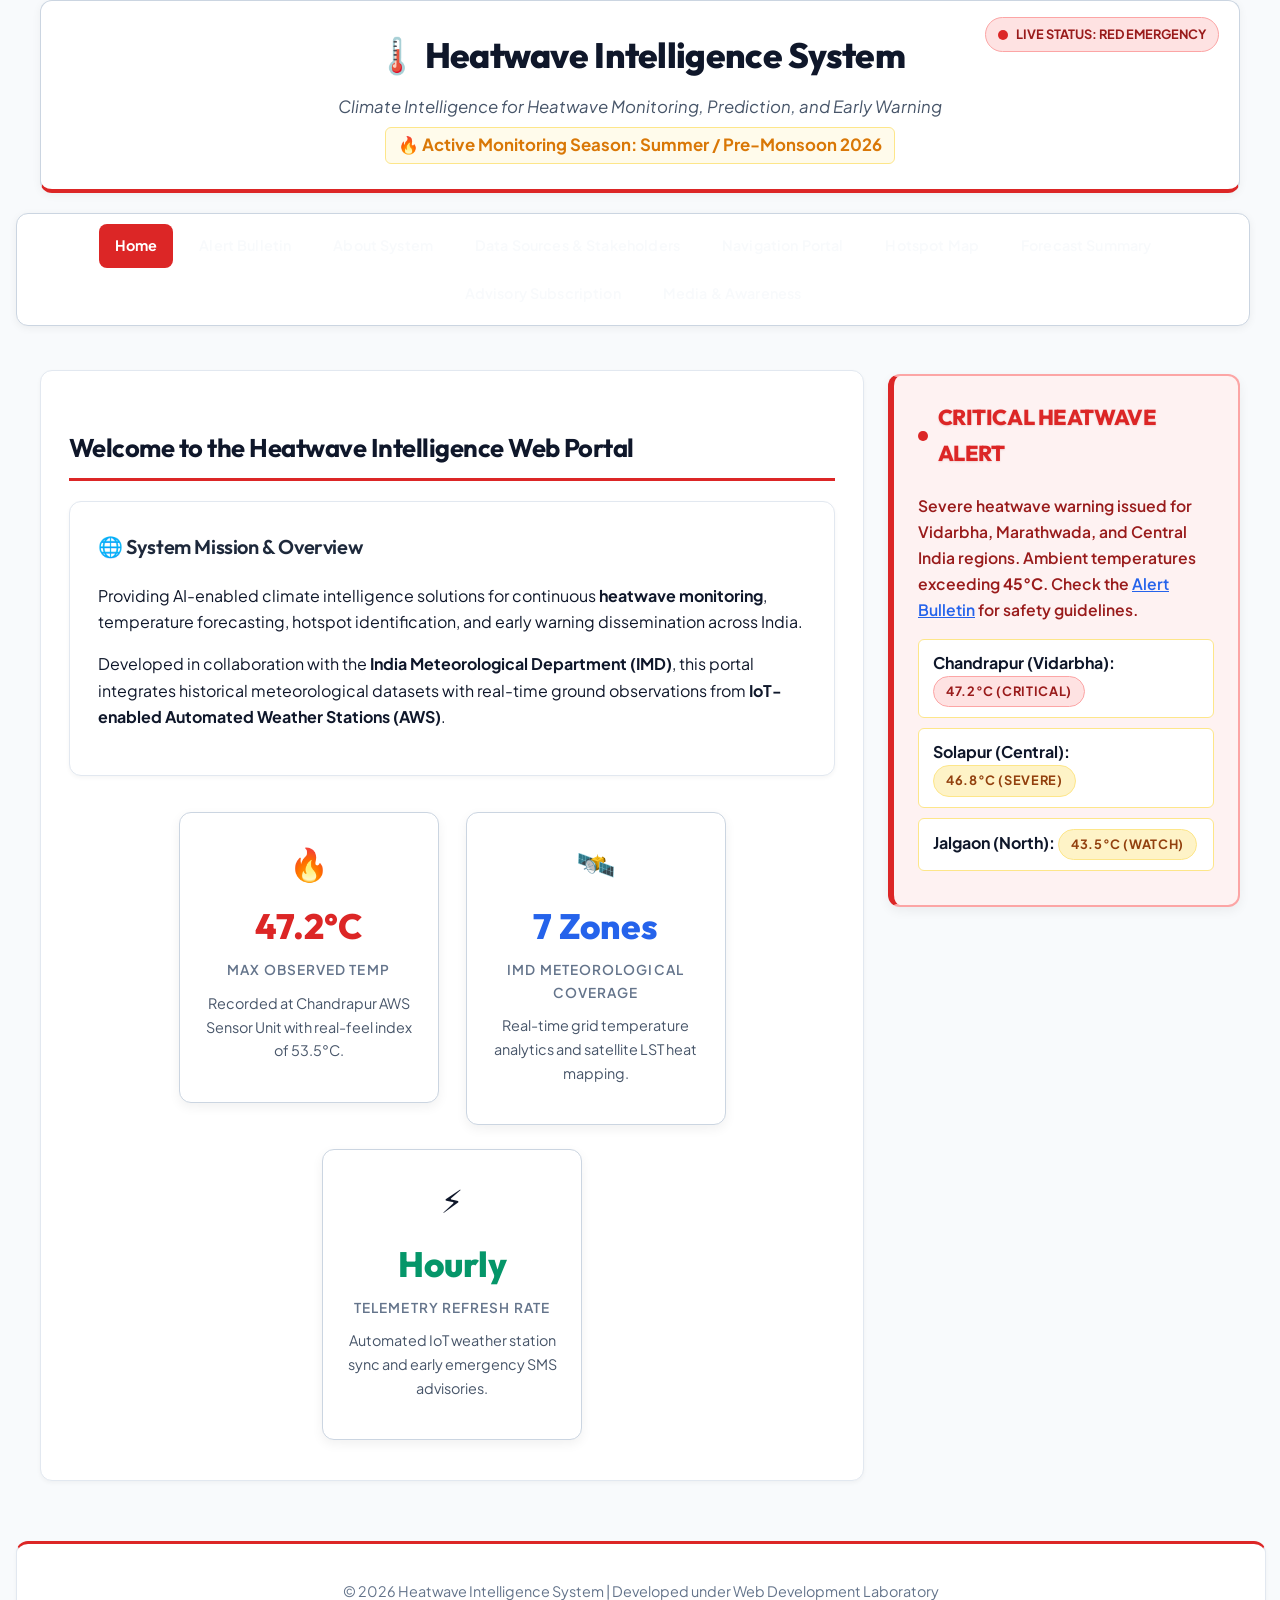
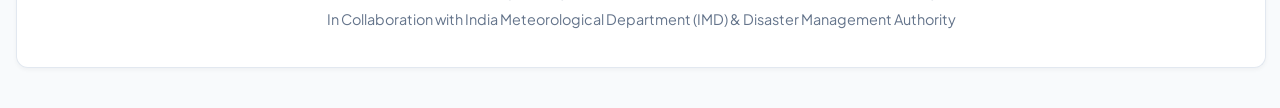
==== commit c91bd4ae: "Change header, navigation, and table styling to clean white and light theme" ====
--- a/html/index.html
+++ b/html/index.html
@@ -40,16 +40,16 @@
 
 <body id="home-body" class="portal-body">
 
-    <!-- Task 1: Inline CSS to style Header, h1, and p (Solid background, No Gradients) -->
-    <header id="main-header" class="header-section" style="background-color: #1e293b; padding: 25px; border-bottom: 4px solid #dc2626; border-radius: 12px; margin-bottom: 20px; box-shadow: 0 4px 12px rgba(0, 0, 0, 0.1); text-align: center; position: relative;">
+    <!-- Task 1: Inline CSS to style Header, h1, and p (Solid Light Header, No Dark Blue) -->
+    <header id="main-header" class="header-section" style="background-color: #ffffff; padding: 25px; border: 1px solid #cbd5e1; border-bottom: 4px solid #dc2626; border-radius: 12px; margin-bottom: 20px; box-shadow: 0 2px 10px rgba(0, 0, 0, 0.05); text-align: center; position: relative;">
         <div style="position: absolute; top: 16px; right: 20px; display: flex; align-items: center; gap: 8px; background-color: #fee2e2; border: 1px solid #fca5a5; padding: 6px 12px; border-radius: 20px; font-size: 0.8rem; font-weight: 700; color: #991b1b;">
             <span class="pulse-dot"></span> LIVE STATUS: RED EMERGENCY
         </div>
-        <h1 id="system-title" class="title-heading" style="color: #ffffff; text-align: center; margin: 0 0 10px 0; font-size: 2.2rem; font-family: 'Outfit', sans-serif;"
+        <h1 id="system-title" class="title-heading" style="color: #0f172a; text-align: center; margin: 0 0 10px 0; font-size: 2.2rem; font-family: 'Outfit', sans-serif;"
             title="Climate Intelligence for Heatwave Monitoring, Prediction, and Early Warning">
             🌡️ Heatwave Intelligence System
         </h1>
-        <p id="season-tagline" class="tagline" style="color: #cbd5e1; text-align: center; margin: 0; font-size: 1.05rem; line-height: 1.6;">
+        <p id="season-tagline" class="tagline" style="color: #475569; text-align: center; margin: 0; font-size: 1.05rem; line-height: 1.6;">
             <i>Climate Intelligence for Heatwave Monitoring, Prediction, and Early Warning</i><br>
             <span style="display: inline-block; margin-top: 6px; color: #d97706; font-weight: 700; background-color: #fffbeb; padding: 4px 12px; border-radius: 6px; border: 1px solid #fde68a;">
                 🔥 Active Monitoring Season: Summer / Pre-Monsoon 2026
--- a/css/style.css
+++ b/css/style.css
@@ -1,6 +1,6 @@
 /* ==========================================================================
    HEATWAVE INTELLIGENCE SYSTEM - CORE STYLESHEET (style.css)
-   Clean Light Theme - Solid Colors (No Gradients)
+   Clean Light Theme - Light Headers & Light Cards (No Dark Blue)
    Fulfilling: Task 3 (External CSS, Theme), Task 4 (Sidebar Cards), 
                Task 5 (Box Model Cards), Task 10 (Effects & Highlighting)
    ========================================================================== */
@@ -8,15 +8,17 @@
 @import url('https://fonts.googleapis.com/css2?family=Outfit:wght@400;500;600;700;800&family=Plus+Jakarta+Sans:wght@400;500;600;700&display=swap');
 
 :root {
-    /* Color Palette - Clean Light Theme with Solid Colors */
+    /* Color Palette - Clean Light Theme */
     --bg-main: #f8fafc;
     --bg-surface: #ffffff;
     --bg-card: #ffffff;
-    --bg-card-alt: #f1f5f9;
+    --bg-header: #ffffff;
+    --bg-nav: #ffffff;
     
     --text-main: #0f172a;
-    --text-muted: #475569;
-    --text-light: #ffffff;
+    --text-heading: #0f172a;
+    --text-muted: #64748b;
+    --text-dark: #0f172a;
     
     --accent-red: #dc2626;
     --accent-red-bg: #fef2f2;
@@ -29,9 +31,6 @@
     --accent-green: #059669;
     --accent-green-bg: #ecfdf5;
     
-    --accent-blue: #2563eb;
-    --accent-blue-bg: #eff6ff;
-    
     --border-color: #e2e8f0;
     --border-dark: #cbd5e1;
     
@@ -39,9 +38,9 @@
     --radius-md: 12px;
     --radius-lg: 16px;
     
-    --shadow-sm: 0 2px 4px rgba(0, 0, 0, 0.05);
-    --shadow-md: 0 4px 12px rgba(0, 0, 0, 0.08);
-    --shadow-lg: 0 8px 24px rgba(0, 0, 0, 0.12);
+    --shadow-sm: 0 2px 4px rgba(0, 0, 0, 0.04);
+    --shadow-md: 0 4px 12px rgba(0, 0, 0, 0.06);
+    --shadow-lg: 0 8px 24px rgba(0, 0, 0, 0.08);
 }
 
 /* Site-wide Body & Typography (Task 3 Requirement) */
@@ -70,18 +69,19 @@
     font-family: 'Outfit', sans-serif;
     letter-spacing: -0.02em;
     margin-top: 0;
-    color: var(--text-main);
+    color: var(--text-heading);
 }
 
 h1 { 
     font-size: 2.2rem; 
     font-weight: 800; 
+    color: var(--text-heading);
 }
 
 h2 { 
     font-size: 1.6rem; 
     font-weight: 700; 
-    color: #1e293b; 
+    color: #0f172a; 
     border-bottom: 3px solid var(--accent-red);
     padding-bottom: 8px;
     margin-top: 28px;
@@ -96,7 +96,7 @@
 
 /* Links Styling */
 a {
-    color: var(--accent-blue);
+    color: #2563eb;
     text-decoration: none;
     transition: color 0.2s ease, text-decoration 0.2s ease;
 }
@@ -202,7 +202,7 @@
 .product-card:hover {
     transform: translateY(-4px);
     box-shadow: var(--shadow-lg);
-    border-color: var(--accent-blue);
+    border-color: var(--accent-red);
 }
 
 .product-card .stat-number {
@@ -223,8 +223,8 @@
 
 /* Blockquote Styling */
 blockquote {
-    background-color: var(--accent-blue-bg);
-    border-left: 5px solid var(--accent-blue);
+    background-color: #f1f5f9;
+    border-left: 5px solid #64748b;
     margin: 20px 0;
     padding: 20px 24px;
     border-radius: 0 var(--radius-sm) var(--radius-sm) 0;
@@ -299,7 +299,7 @@
 .glowing-alert-box h3 {
     color: #991b1b;
     font-size: 1.35rem;
-    text-shadow: 0 1px 2px rgba(153, 27, 27, 0.2);
+    text-shadow: 0 1px 2px rgba(153, 27, 27, 0.15);
     display: flex;
     align-items: center;
     gap: 10px;
@@ -310,7 +310,7 @@
         box-shadow: 0 0 6px rgba(220, 38, 38, 0.2);
     }
     50% {
-        box-shadow: 0 0 18px rgba(220, 38, 38, 0.45);
+        box-shadow: 0 0 18px rgba(220, 38, 38, 0.4);
     }
     100% {
         box-shadow: 0 0 6px rgba(220, 38, 38, 0.2);
@@ -352,11 +352,13 @@
 footer, .main-footer {
     margin-top: 48px;
     padding: 32px 24px;
-    background-color: #1e293b;
+    background-color: #ffffff;
+    border: 1px solid var(--border-color);
     border-top: 3px solid var(--accent-red);
-    color: #94a3b8;
+    color: #64748b;
     text-align: center;
     border-radius: var(--radius-md);
+    box-shadow: var(--shadow-sm);
     font-size: 0.9rem;
 }
 
@@ -365,10 +367,10 @@
 }
 
 footer a, .main-footer a {
-    color: #38bdf8;
+    color: #2563eb;
     font-weight: 500;
 }
 
 footer a:hover, .main-footer a:hover {
-    color: #7dd3fc;
-}
+    color: #1d4ed8;
+}
--- a/css/nav.css
+++ b/css/nav.css
@@ -1,18 +1,18 @@
 /* ==========================================================================
    HEATWAVE INTELLIGENCE SYSTEM - NAVIGATION & MEDIA STYLESHEET (nav.css)
-   Clean Light Theme - Solid Colors (No Gradients)
+   Clean Light Theme - Light Navigation Bar (No Dark Blue)
    Fulfilling: Task 2 (Internal/External Navigation Menu), 
                Task 6 (Image Gallery & Interactive Map Styling)
    ========================================================================== */
 
-/* Navigation Container (Task 2 & Clean Solid Navbar) */
+/* Navigation Container (Task 2 & Clean Solid Light Navbar) */
 nav, .nav-bar, #main-nav {
-    background-color: #1e293b; /* Solid background color (No Gradients) */
+    background-color: #ffffff; /* Solid Light Background */
     padding: 10px 16px;
     border-radius: 12px;
     margin: 20px 0;
-    box-shadow: 0 4px 12px rgba(0, 0, 0, 0.1);
-    border: 1px solid #0f172a;
+    box-shadow: 0 2px 8px rgba(0, 0, 0, 0.06);
+    border: 1px solid #cbd5e1;
     text-align: center;
 }
 
@@ -36,7 +36,7 @@
 /* Navigation Links (Task 2 Requirement: Styling links & text-decoration) */
 nav ul li a, .nav-bar ul li a, #main-nav ul li a {
     display: inline-block;
-    color: #f8fafc; /* Task 2: link colors */
+    color: #1e293b; /* Task 2: dark link text on light background */
     text-decoration: none; /* Task 2: remove text decoration */
     padding: 10px 16px;
     font-size: 0.9rem;
@@ -48,16 +48,15 @@
 
 /* Navigation Hover Effect (Task 2 Requirement: :hover effect & color change) */
 nav ul li a:hover, .nav-bar ul li a:hover, #main-nav ul li a:hover {
-    background-color: #2563eb; /* Task 2: hover effect solid background color */
-    color: #ffffff; /* Task 2: change link colors */
+    background-color: #f1f5f9; /* Task 2: hover effect light background */
+    color: #dc2626; /* Task 2: change link colors to red accent */
     text-decoration: none;
-    transform: translateY(-2px);
-    box-shadow: 0 4px 10px rgba(37, 99, 235, 0.3);
+    transform: translateY(-1px);
 }
 
 /* Active Navigation Link Indicator */
 nav ul li a.active, .nav-bar ul li a.active, #main-nav ul li a.active {
-    background-color: #2563eb;
+    background-color: #dc2626; /* Solid Red Active Pill */
     color: #ffffff;
     font-weight: 700;
 }
@@ -85,7 +84,7 @@
     border-radius: 12px;
     margin: 16px auto; /* Task 6: Add spacing between images */
     display: block;
-    box-shadow: 0 4px 12px rgba(0, 0, 0, 0.08);
+    box-shadow: 0 4px 12px rgba(0, 0, 0, 0.06);
     transition: transform 0.35s ease, box-shadow 0.35s ease, border-color 0.35s ease;
     object-fit: cover; /* Task 6: Same size / fitting */
 }
@@ -95,20 +94,20 @@
 .gallery-image:hover,
 .map-image:hover {
     transform: scale(1.03); /* Task 6: transform: scale() hover zoom effect */
-    border-color: #2563eb;
-    box-shadow: 0 8px 24px rgba(37, 99, 235, 0.2);
+    border-color: #dc2626;
+    box-shadow: 0 8px 24px rgba(220, 38, 38, 0.15);
 }
 
 /* Embed IFrames Styling (Videos & Interactive Weather Maps) */
 iframe {
     border-radius: 12px;
     border: 2px solid #cbd5e1 !important;
-    box-shadow: 0 4px 12px rgba(0, 0, 0, 0.08);
+    box-shadow: 0 4px 12px rgba(0, 0, 0, 0.06);
     transition: transform 0.3s ease, border-color 0.3s ease;
     max-width: 100%;
 }
 
 iframe:hover {
-    border-color: #2563eb !important;
+    border-color: #dc2626 !important;
     transform: translateY(-3px);
 }
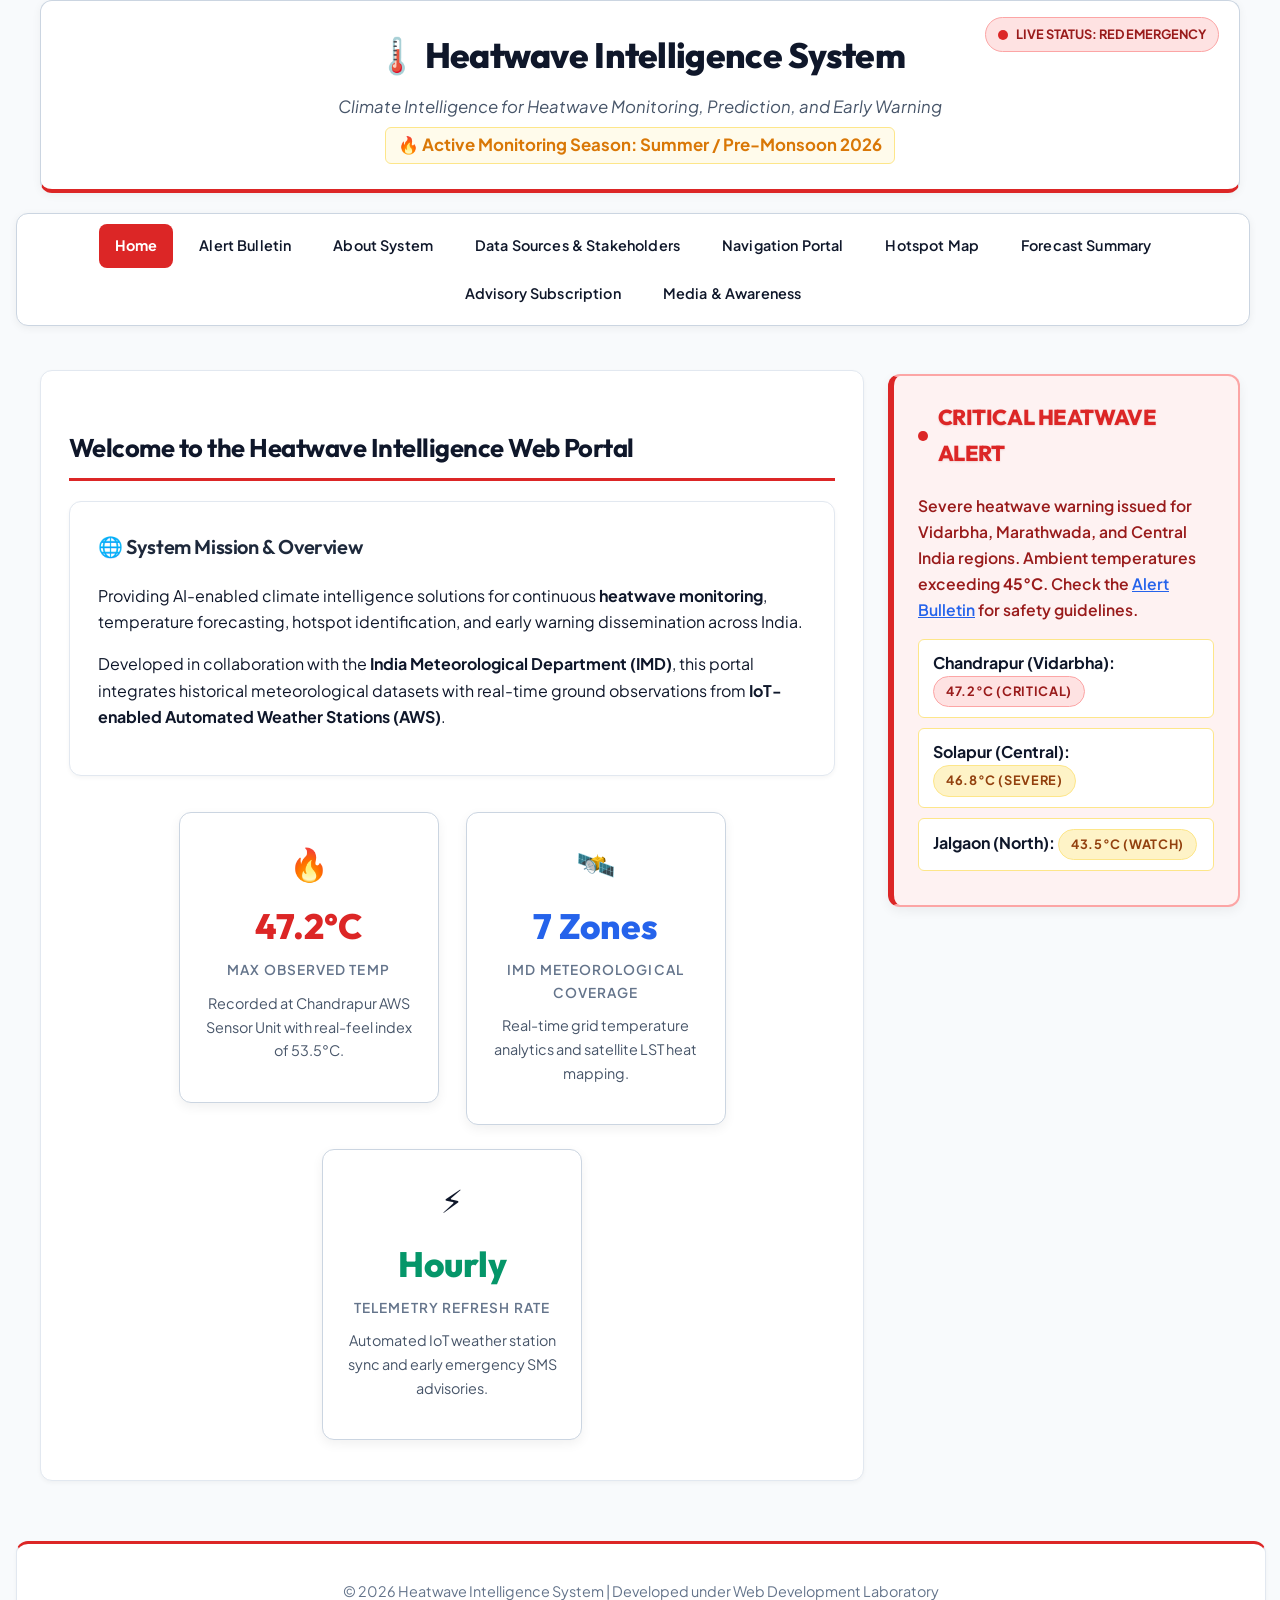
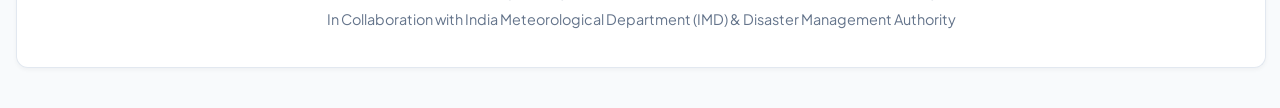
==== commit 7c33d222: "Fix invisible nav link text color on light navbar background" ====
--- a/html/index.html
+++ b/html/index.html
@@ -23,7 +23,7 @@
             margin: 0 3px;
         }
         #main-nav ul li a {
-            color: #f8fafc;
+            color: #0f172a; /* Dark text for high contrast */
             text-decoration: none; /* Remove text decoration */
             padding: 10px 16px;
             font-weight: 600;
@@ -31,9 +31,13 @@
             transition: background-color 0.2s ease, color 0.2s ease;
         }
         #main-nav ul li a:hover {
-            background-color: #2563eb; /* Hover effect */
+            background-color: #f1f5f9; /* Hover effect */
+            color: #dc2626;
+            text-decoration: none; /* :hover, text-decoration, display: inline-block */
+        }
+        #main-nav ul li a.active {
+            background-color: #dc2626;
             color: #ffffff;
-            text-decoration: none; /* :hover, text-decoration, display: inline-block */
         }
     </style>
 </head>
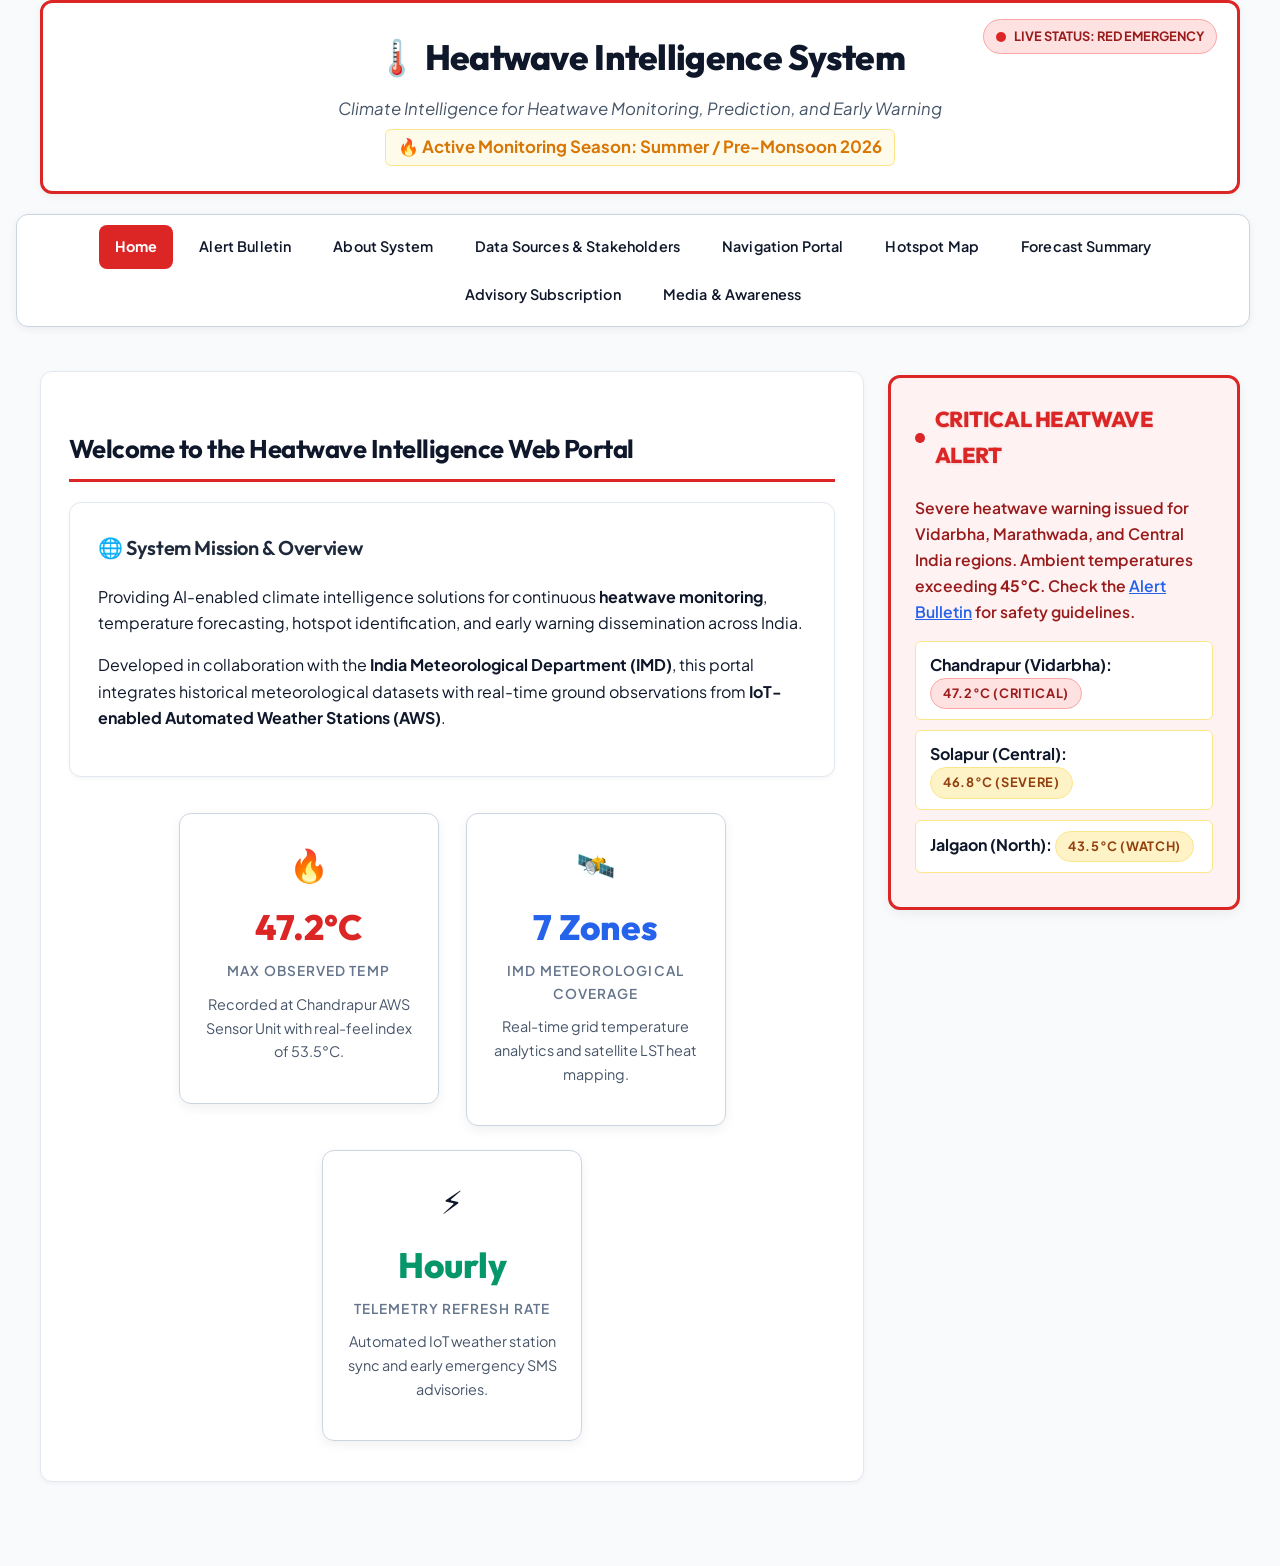
==== commit f8482615: "Update full header borders, remove footers, and strip all code comments" ====
--- a/html/index.html
+++ b/html/index.html
@@ -5,35 +5,32 @@
     <meta charset="UTF-8">
     <meta name="viewport" content="width=device-width, initial-scale=1.0">
     <title>Home - Heatwave Intelligence System</title>
-    <!-- Task 3 & 9: External CSS links from css folder -->
     <link rel="stylesheet" href="../css/style.css">
     <link rel="stylesheet" href="../css/nav.css">
     <link rel="stylesheet" href="../css/layout.css">
     
-    <!-- Task 2: Internal CSS (<style> in <head>) -->
     <style>
-        /* Task 2: Internal CSS (<style> in <head>) */
         #main-nav ul {
-            list-style-type: none; /* Remove bullet points */
+            list-style-type: none;
             padding: 0;
             margin: 0;
         }
         #main-nav ul li {
-            display: inline-block; /* Display menu items horizontally */
+            display: inline-block;
             margin: 0 3px;
         }
         #main-nav ul li a {
-            color: #0f172a; /* Dark text for high contrast */
-            text-decoration: none; /* Remove text decoration */
+            color: #0f172a;
+            text-decoration: none;
             padding: 10px 16px;
             font-weight: 600;
             border-radius: 8px;
             transition: background-color 0.2s ease, color 0.2s ease;
         }
         #main-nav ul li a:hover {
-            background-color: #f1f5f9; /* Hover effect */
+            background-color: #f1f5f9;
             color: #dc2626;
-            text-decoration: none; /* :hover, text-decoration, display: inline-block */
+            text-decoration: none;
         }
         #main-nav ul li a.active {
             background-color: #dc2626;
@@ -44,8 +41,7 @@
 
 <body id="home-body" class="portal-body">
 
-    <!-- Task 1: Inline CSS to style Header, h1, and p (Solid Light Header, No Dark Blue) -->
-    <header id="main-header" class="header-section" style="background-color: #ffffff; padding: 25px; border: 1px solid #cbd5e1; border-bottom: 4px solid #dc2626; border-radius: 12px; margin-bottom: 20px; box-shadow: 0 2px 10px rgba(0, 0, 0, 0.05); text-align: center; position: relative;">
+    <header id="main-header" class="header-section" style="background-color: #ffffff; padding: 25px; border: 3px solid #dc2626; border-radius: 12px; margin-bottom: 20px; box-shadow: 0 2px 10px rgba(0, 0, 0, 0.05); text-align: center; position: relative;">
         <div style="position: absolute; top: 16px; right: 20px; display: flex; align-items: center; gap: 8px; background-color: #fee2e2; border: 1px solid #fca5a5; padding: 6px 12px; border-radius: 20px; font-size: 0.8rem; font-weight: 700; color: #991b1b;">
             <span class="pulse-dot"></span> LIVE STATUS: RED EMERGENCY
         </div>
@@ -93,7 +89,6 @@
                 </p>
             </article>
 
-            <!-- Task 5: Feature Cards display using CSS Box Model (display: inline-block, width, padding, margin, border, box-shadow) -->
             <div style="text-align: center; margin-top: 24px;">
                 <div class="product-card">
                     <div style="font-size: 2rem; margin-bottom: 8px;">🔥</div>
@@ -116,7 +111,6 @@
             </div>
         </section>
 
-        <!-- Task 4 & Task 10: Sidebar with glowing alert effect (Solid colors, Light theme) -->
         <aside id="alert-aside" class="notice-sidebar offer-box">
             <h3><span class="pulse-dot"></span> <span class="blinking-text">CRITICAL HEATWAVE ALERT</span></h3>
             <p style="color: #991b1b; font-weight: 600; font-size: 0.98rem; margin-bottom: 12px;">
@@ -140,12 +134,6 @@
         </aside>
     </main>
 
-    <!-- Task 3: Common Footer Style -->
-    <footer class="main-footer">
-        <p>&copy; 2026 Heatwave Intelligence System | Developed under Web Development Laboratory</p>
-        <p>In Collaboration with India Meteorological Department (IMD) &amp; Disaster Management Authority</p>
-    </footer>
-
 </body>
 
 </html>
--- a/css/style.css
+++ b/css/style.css
@@ -1,14 +1,6 @@
-/* ==========================================================================
-   HEATWAVE INTELLIGENCE SYSTEM - CORE STYLESHEET (style.css)
-   Clean Light Theme - Light Headers & Light Cards (No Dark Blue)
-   Fulfilling: Task 3 (External CSS, Theme), Task 4 (Sidebar Cards), 
-               Task 5 (Box Model Cards), Task 10 (Effects & Highlighting)
-   ========================================================================== */
-
 @import url('https://fonts.googleapis.com/css2?family=Outfit:wght@400;500;600;700;800&family=Plus+Jakarta+Sans:wght@400;500;600;700&display=swap');
 
 :root {
-    /* Color Palette - Clean Light Theme */
     --bg-main: #f8fafc;
     --bg-surface: #ffffff;
     --bg-card: #ffffff;
@@ -43,7 +35,6 @@
     --shadow-lg: 0 8px 24px rgba(0, 0, 0, 0.08);
 }
 
-/* Site-wide Body & Typography (Task 3 Requirement) */
 body {
     font-family: 'Plus Jakarta Sans', system-ui, -apple-system, sans-serif;
     background-color: var(--bg-main);
@@ -54,7 +45,6 @@
     -webkit-font-smoothing: antialiased;
 }
 
-/* Page Layout Outer Centering */
 body > header,
 body > nav,
 body > main,
@@ -64,7 +54,6 @@
     margin-right: auto;
 }
 
-/* Common Heading Styles (Task 3 Requirement) */
 h1, h2, h3, h4, h5, h6 {
     font-family: 'Outfit', sans-serif;
     letter-spacing: -0.02em;
@@ -94,7 +83,6 @@
     color: #1e293b; 
 }
 
-/* Links Styling */
 a {
     color: #2563eb;
     text-decoration: none;
@@ -106,7 +94,6 @@
     text-decoration: underline;
 }
 
-/* Horizontal Rule Styling */
 hr {
     border: 0;
     height: 1px;
@@ -114,9 +101,6 @@
     margin: 24px 0;
 }
 
-/* ==========================================
-   Task 4: Style Sidebar / Categories Card
-   ========================================== */
 .notice-sidebar,
 aside,
 .sidebar-card {
@@ -162,9 +146,6 @@
     transform: translateX(4px);
 }
 
-/* ==========================================
-   Task 5: Card Layout Using CSS Box Model
-   ========================================== */
 .card,
 .info-card,
 article,
@@ -182,7 +163,6 @@
     box-shadow: var(--shadow-md);
 }
 
-/* Product Card Grid (Task 5: Box Model, inline-block/flex, width, margin, padding, border, shadow) */
 .product-card {
     display: inline-block;
     width: calc(33.333% - 24px);
@@ -221,13 +201,12 @@
     font-weight: 600;
 }
 
-/* Blockquote Styling */
 blockquote {
     background-color: #f1f5f9;
-    border-left: 5px solid #64748b;
+    border: 2px solid #cbd5e1;
     margin: 20px 0;
     padding: 20px 24px;
-    border-radius: 0 var(--radius-sm) var(--radius-sm) 0;
+    border-radius: var(--radius-sm);
     font-style: italic;
     color: #1e293b;
     font-size: 1.05rem;
@@ -242,7 +221,6 @@
     font-size: 0.9rem;
 }
 
-/* Highlight Mark Tag */
 mark {
     background-color: #fef08a;
     color: #854d0e;
@@ -251,7 +229,6 @@
     font-weight: 600;
 }
 
-/* Status Badges with Solid Colors */
 .badge {
     display: inline-block;
     padding: 4px 12px;
@@ -274,20 +251,22 @@
     border: 1px solid #fde68a;
 }
 
+.badge-orange {
+    background-color: #ffedd5;
+    color: #c2410c;
+    border: 1px solid #fdba74;
+}
+
 .badge-success {
     background-color: #d1fae5;
     color: #065f46;
     border: 1px solid #6ee7b7;
 }
 
-/* ==========================================
-   Task 10: CSS Effects & Highlighting (Offer / Alert Box)
-   ========================================== */
 .offer-box,
 .glowing-alert-box {
     background-color: var(--accent-red-bg);
-    border: 2px solid var(--accent-red-border);
-    border-left: 6px solid var(--accent-red);
+    border: 3px solid var(--accent-red);
     border-radius: var(--radius-md);
     padding: 24px;
     margin: 24px 0;
@@ -317,7 +296,6 @@
     }
 }
 
-/* Blinking text effect (Task 10) */
 .blinking-text {
     animation: alert-blink 1.2s ease-in-out infinite;
     color: var(--accent-red);
@@ -329,7 +307,6 @@
     50% { opacity: 0.35; }
 }
 
-/* Pulse indicator dot */
 .pulse-dot {
     display: inline-block;
     width: 10px;
@@ -345,32 +322,3 @@
     70% { transform: scale(1); box-shadow: 0 0 0 8px rgba(220, 38, 38, 0); }
     100% { transform: scale(0.95); box-shadow: 0 0 0 0 rgba(220, 38, 38, 0); }
 }
-
-/* ==========================================
-   Common Footer Style (Task 3 Requirement)
-   ========================================== */
-footer, .main-footer {
-    margin-top: 48px;
-    padding: 32px 24px;
-    background-color: #ffffff;
-    border: 1px solid var(--border-color);
-    border-top: 3px solid var(--accent-red);
-    color: #64748b;
-    text-align: center;
-    border-radius: var(--radius-md);
-    box-shadow: var(--shadow-sm);
-    font-size: 0.9rem;
-}
-
-footer p, .main-footer p {
-    margin: 4px 0;
-}
-
-footer a, .main-footer a {
-    color: #2563eb;
-    font-weight: 500;
-}
-
-footer a:hover, .main-footer a:hover {
-    color: #1d4ed8;
-}
--- a/css/nav.css
+++ b/css/nav.css
@@ -1,13 +1,5 @@
-/* ==========================================================================
-   HEATWAVE INTELLIGENCE SYSTEM - NAVIGATION & MEDIA STYLESHEET (nav.css)
-   Clean Light Theme - Light Navigation Bar (No Dark Blue)
-   Fulfilling: Task 2 (Internal/External Navigation Menu), 
-               Task 6 (Image Gallery & Interactive Map Styling)
-   ========================================================================== */
-
-/* Navigation Container (Task 2 & Clean Solid Light Navbar) */
 nav, .nav-bar, #main-nav {
-    background-color: #ffffff; /* Solid Light Background */
+    background-color: #ffffff;
     padding: 10px 16px;
     border-radius: 12px;
     margin: 20px 0;
@@ -16,9 +8,8 @@
     text-align: center;
 }
 
-/* Navigation List (Task 2 Requirement: Remove bullet points) */
 nav ul, .nav-bar ul, #main-nav ul {
-    list-style-type: none; /* Task 2: remove bullet points */
+    list-style-type: none;
     margin: 0;
     padding: 0;
     display: flex;
@@ -27,17 +18,15 @@
     gap: 4px;
 }
 
-/* Navigation Items (Task 2 Requirement: Display menu items horizontally) */
 nav ul li, .nav-bar ul li, #main-nav ul li {
-    display: inline-block; /* Task 2: display menu items horizontally */
+    display: inline-block;
     margin: 3px 2px;
 }
 
-/* Navigation Links (Task 2 Requirement: Styling links & text-decoration) */
 nav ul li a, .nav-bar ul li a, #main-nav ul li a {
     display: inline-block;
-    color: #1e293b; /* Task 2: dark link text on light background */
-    text-decoration: none; /* Task 2: remove text decoration */
+    color: #0f172a;
+    text-decoration: none;
     padding: 10px 16px;
     font-size: 0.9rem;
     font-weight: 600;
@@ -46,27 +35,19 @@
     letter-spacing: 0.01em;
 }
 
-/* Navigation Hover Effect (Task 2 Requirement: :hover effect & color change) */
 nav ul li a:hover, .nav-bar ul li a:hover, #main-nav ul li a:hover {
-    background-color: #f1f5f9; /* Task 2: hover effect light background */
-    color: #dc2626; /* Task 2: change link colors to red accent */
+    background-color: #f1f5f9;
+    color: #dc2626;
     text-decoration: none;
     transform: translateY(-1px);
 }
 
-/* Active Navigation Link Indicator */
 nav ul li a.active, .nav-bar ul li a.active, #main-nav ul li a.active {
-    background-color: #dc2626; /* Solid Red Active Pill */
+    background-color: #dc2626;
     color: #ffffff;
     font-weight: 700;
 }
 
-
-/* ==========================================================================
-   Task 6: Image Gallery Styling with CSS
-   ========================================================================== */
-
-/* Gallery Grid Layout */
 .gallery-container, .image-grid {
     display: grid;
     grid-template-columns: repeat(auto-fit, minmax(280px, 1fr));
@@ -74,31 +55,28 @@
     margin: 24px 0;
 }
 
-/* Image Item Styling (Task 6: Set same size for images, border, spacing) */
 img,
 .gallery-image,
 .map-image {
     max-width: 100%;
     height: auto;
-    border: 3px solid #cbd5e1; /* Task 6: Add border */
+    border: 3px solid #cbd5e1;
     border-radius: 12px;
-    margin: 16px auto; /* Task 6: Add spacing between images */
+    margin: 16px auto;
     display: block;
     box-shadow: 0 4px 12px rgba(0, 0, 0, 0.06);
     transition: transform 0.35s ease, box-shadow 0.35s ease, border-color 0.35s ease;
-    object-fit: cover; /* Task 6: Same size / fitting */
+    object-fit: cover;
 }
 
-/* Hover Zoom Effect (Task 6 Requirement: transition, transform: scale()) */
 img:hover,
 .gallery-image:hover,
 .map-image:hover {
-    transform: scale(1.03); /* Task 6: transform: scale() hover zoom effect */
+    transform: scale(1.03);
     border-color: #dc2626;
     box-shadow: 0 8px 24px rgba(220, 38, 38, 0.15);
 }
 
-/* Embed IFrames Styling (Videos & Interactive Weather Maps) */
 iframe {
     border-radius: 12px;
     border: 2px solid #cbd5e1 !important;
--- a/css/layout.css
+++ b/css/layout.css
@@ -1,20 +1,12 @@
-/* ==========================================================================
-   HEATWAVE INTELLIGENCE SYSTEM - LAYOUT STYLESHEET (layout.css)
-   Clean Light Theme - Solid Colors (No Gradients)
-   Fulfilling: Task 9 (Page Layout Header, Sidebar, Content, Footer)
-   ========================================================================== */
-
-/* Main Layout Flex Wrapper (Task 9: Header, Sidebar, Content, Footer layout) */
 .layout-container,
 main#main-content {
-    display: flex; /* Task 9: flex layout */
+    display: flex;
     flex-wrap: wrap;
     gap: 24px;
     margin: 24px auto;
     align-items: flex-start;
 }
 
-/* Header Container (Task 9: Header at top) */
 header#main-header,
 header {
     width: 100%;
@@ -22,26 +14,23 @@
     box-sizing: border-box;
 }
 
-/* Main Content Area (Task 9: Content width and spacing) */
 #main-content > section,
 .content-area,
 main article {
-    flex: 2 1 66%; /* Task 9: Set widths and spacing */
+    flex: 2 1 66%;
     min-width: 300px;
     box-sizing: border-box;
 }
 
-/* Sidebar Container (Task 9: Set sidebar to left/right with width and spacing) */
 #alert-aside,
 .sidebar,
 aside,
 .notice-sidebar {
-    flex: 1 1 28%; /* Task 9: Set sidebar width */
+    flex: 1 1 28%;
     min-width: 260px;
     box-sizing: border-box;
 }
 
-/* Footer Container (Task 9: Footer at bottom) */
 footer,
 .main-footer {
     width: 100%;
@@ -49,7 +38,6 @@
     margin-top: 40px;
 }
 
-/* Mobile Responsive Stacking Layout */
 @media (max-width: 768px) {
     .layout-container,
     main#main-content {
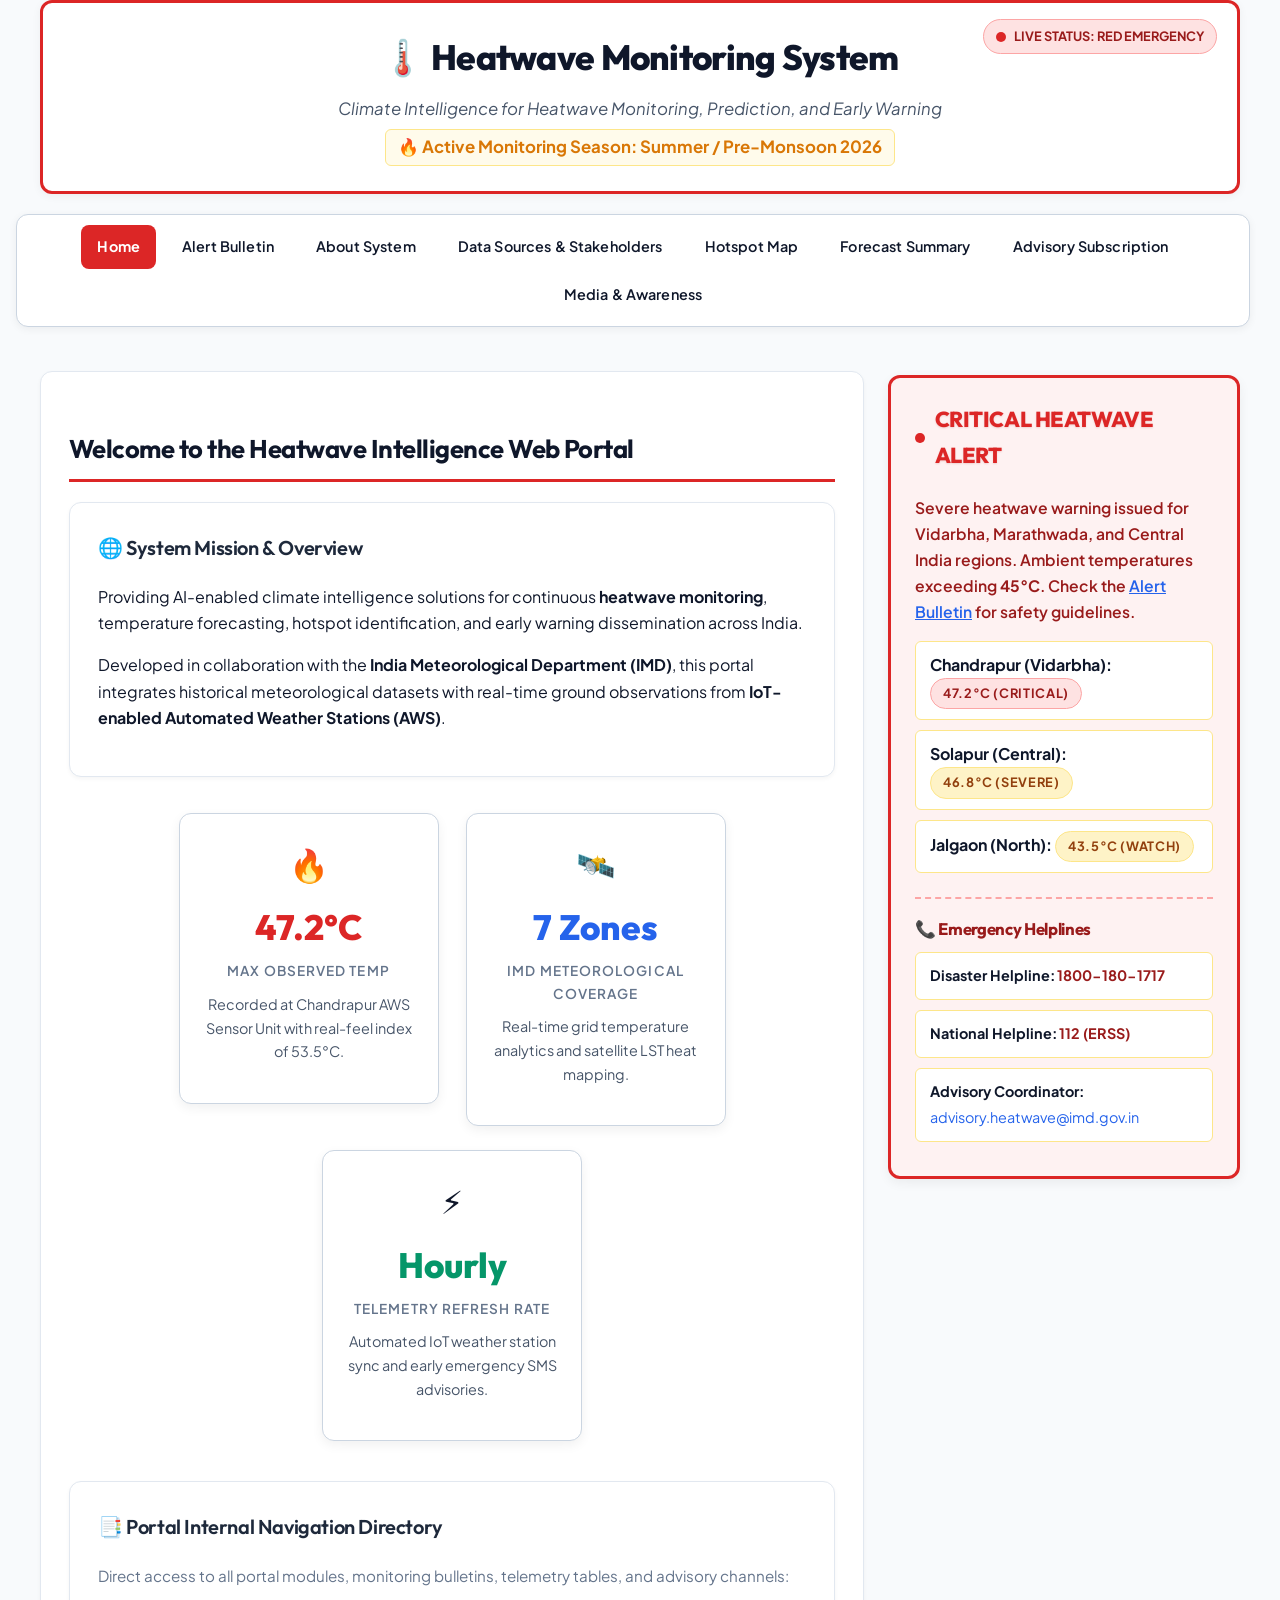
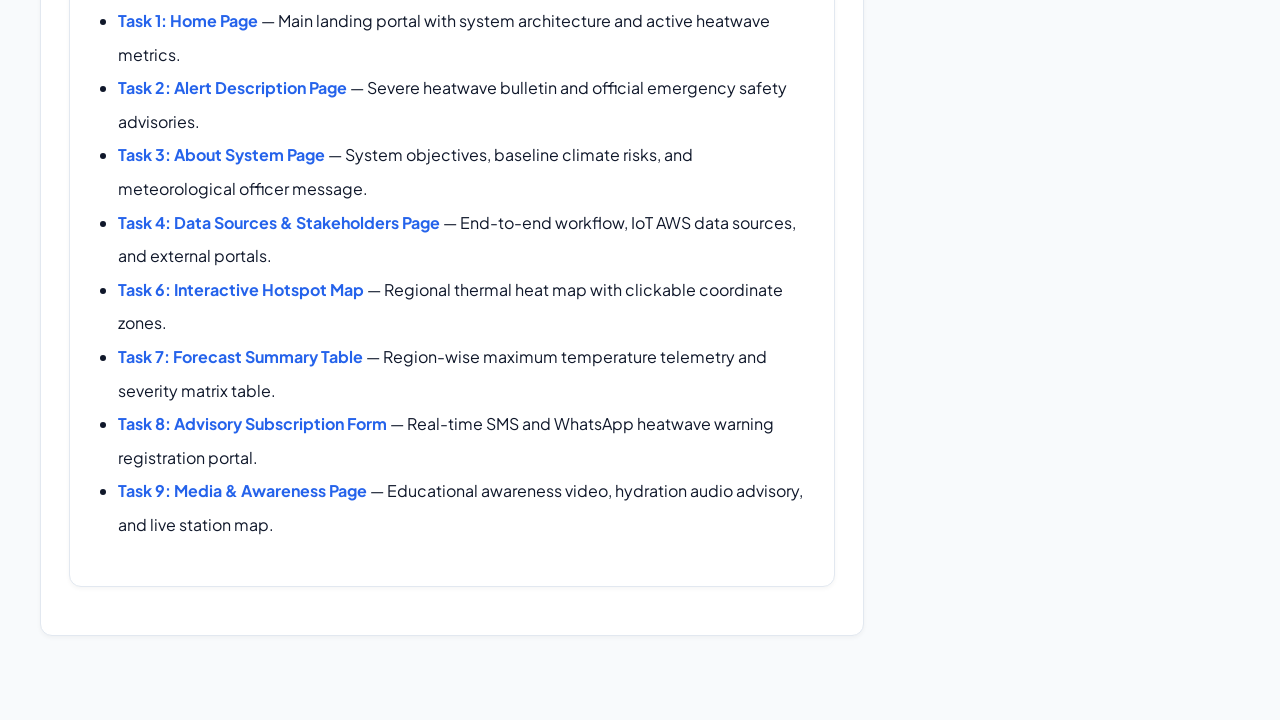
==== commit 24622fd4: "Update advisory subscription styling and functionality, and integrate navigation portal content into" ====
--- a/html/index.html
+++ b/html/index.html
@@ -4,7 +4,7 @@
 <head>
     <meta charset="UTF-8">
     <meta name="viewport" content="width=device-width, initial-scale=1.0">
-    <title>Home - Heatwave Intelligence System</title>
+    <title>Home - Heatwave Monitoring System</title>
     <link rel="stylesheet" href="../css/style.css">
     <link rel="stylesheet" href="../css/nav.css">
     <link rel="stylesheet" href="../css/layout.css">
@@ -47,7 +47,7 @@
         </div>
         <h1 id="system-title" class="title-heading" style="color: #0f172a; text-align: center; margin: 0 0 10px 0; font-size: 2.2rem; font-family: 'Outfit', sans-serif;"
             title="Climate Intelligence for Heatwave Monitoring, Prediction, and Early Warning">
-            🌡️ Heatwave Intelligence System
+            🌡️ Heatwave Monitoring System
         </h1>
         <p id="season-tagline" class="tagline" style="color: #475569; text-align: center; margin: 0; font-size: 1.05rem; line-height: 1.6;">
             <i>Climate Intelligence for Heatwave Monitoring, Prediction, and Early Warning</i><br>
@@ -63,7 +63,6 @@
             <li><a href="alert-details.html" id="nav-alert">Alert Bulletin</a></li>
             <li><a href="about-system.html" id="nav-about">About System</a></li>
             <li><a href="sources.html" id="nav-sources">Data Sources & Stakeholders</a></li>
-            <li><a href="navigation.html" id="nav-menu">Navigation Portal</a></li>
             <li><a href="hotspot-map.html" id="nav-map">Hotspot Map</a></li>
             <li><a href="forecast.html" id="nav-forecast">Forecast Summary</a></li>
             <li><a href="subscribe.html" id="nav-subscribe">Advisory Subscription</a></li>
@@ -109,6 +108,24 @@
                     <p style="font-size: 0.9rem; color: #475569; margin-top: 10px;">Automated IoT weather station sync and early emergency SMS advisories.</p>
                 </div>
             </div>
+
+            <!-- Portal Internal Navigation Directory integrated from navigation.html -->
+            <article class="card" style="margin-top: 28px;">
+                <h3>📑 Portal Internal Navigation Directory</h3>
+                <p style="color: #64748b; font-size: 0.95rem; margin-bottom: 16px;">
+                    Direct access to all portal modules, monitoring bulletins, telemetry tables, and advisory channels:
+                </p>
+                <ul style="line-height: 2.1; padding-left: 20px;">
+                    <li><a href="index.html"><strong>Task 1: Home Page</strong></a> — Main landing portal with system architecture and active heatwave metrics.</li>
+                    <li><a href="alert-details.html"><strong>Task 2: Alert Description Page</strong></a> — Severe heatwave bulletin and official emergency safety advisories.</li>
+                    <li><a href="about-system.html"><strong>Task 3: About System Page</strong></a> — System objectives, baseline climate risks, and meteorological officer message.</li>
+                    <li><a href="sources.html"><strong>Task 4: Data Sources &amp; Stakeholders Page</strong></a> — End-to-end workflow, IoT AWS data sources, and external portals.</li>
+                    <li><a href="hotspot-map.html"><strong>Task 6: Interactive Hotspot Map</strong></a> — Regional thermal heat map with clickable coordinate zones.</li>
+                    <li><a href="forecast.html"><strong>Task 7: Forecast Summary Table</strong></a> — Region-wise maximum temperature telemetry and severity matrix table.</li>
+                    <li><a href="subscribe.html"><strong>Task 8: Advisory Subscription Form</strong></a> — Real-time SMS and WhatsApp heatwave warning registration portal.</li>
+                    <li><a href="media.html"><strong>Task 9: Media &amp; Awareness Page</strong></a> — Educational awareness video, hydration audio advisory, and live station map.</li>
+                </ul>
+            </article>
         </section>
 
         <aside id="alert-aside" class="notice-sidebar offer-box">
@@ -131,6 +148,16 @@
                     <span class="badge badge-warning">43.5°C (Watch)</span>
                 </li>
             </ul>
+
+            <!-- Emergency Communications Contacts integrated from navigation.html -->
+            <div style="margin-top: 24px; padding-top: 16px; border-top: 2px dashed #fca5a5;">
+                <h4 style="color: #991b1b; margin-top: 0; margin-bottom: 10px; font-size: 1.05rem;">📞 Emergency Helplines</h4>
+                <ul style="list-style: none; padding-left: 0; margin: 0; line-height: 1.8; font-size: 0.9rem;">
+                    <li><strong>Disaster Helpline:</strong> <a href="tel:+9118001801717" style="color: #991b1b; font-weight: 700;">1800-180-1717</a></li>
+                    <li><strong>National Helpline:</strong> <a href="tel:112" style="color: #991b1b; font-weight: 700;">112 (ERSS)</a></li>
+                    <li><strong>Advisory Coordinator:</strong> <a href="mailto:advisory.heatwave@imd.gov.in" style="color: #2563eb;">advisory.heatwave@imd.gov.in</a></li>
+                </ul>
+            </div>
         </aside>
     </main>
 
